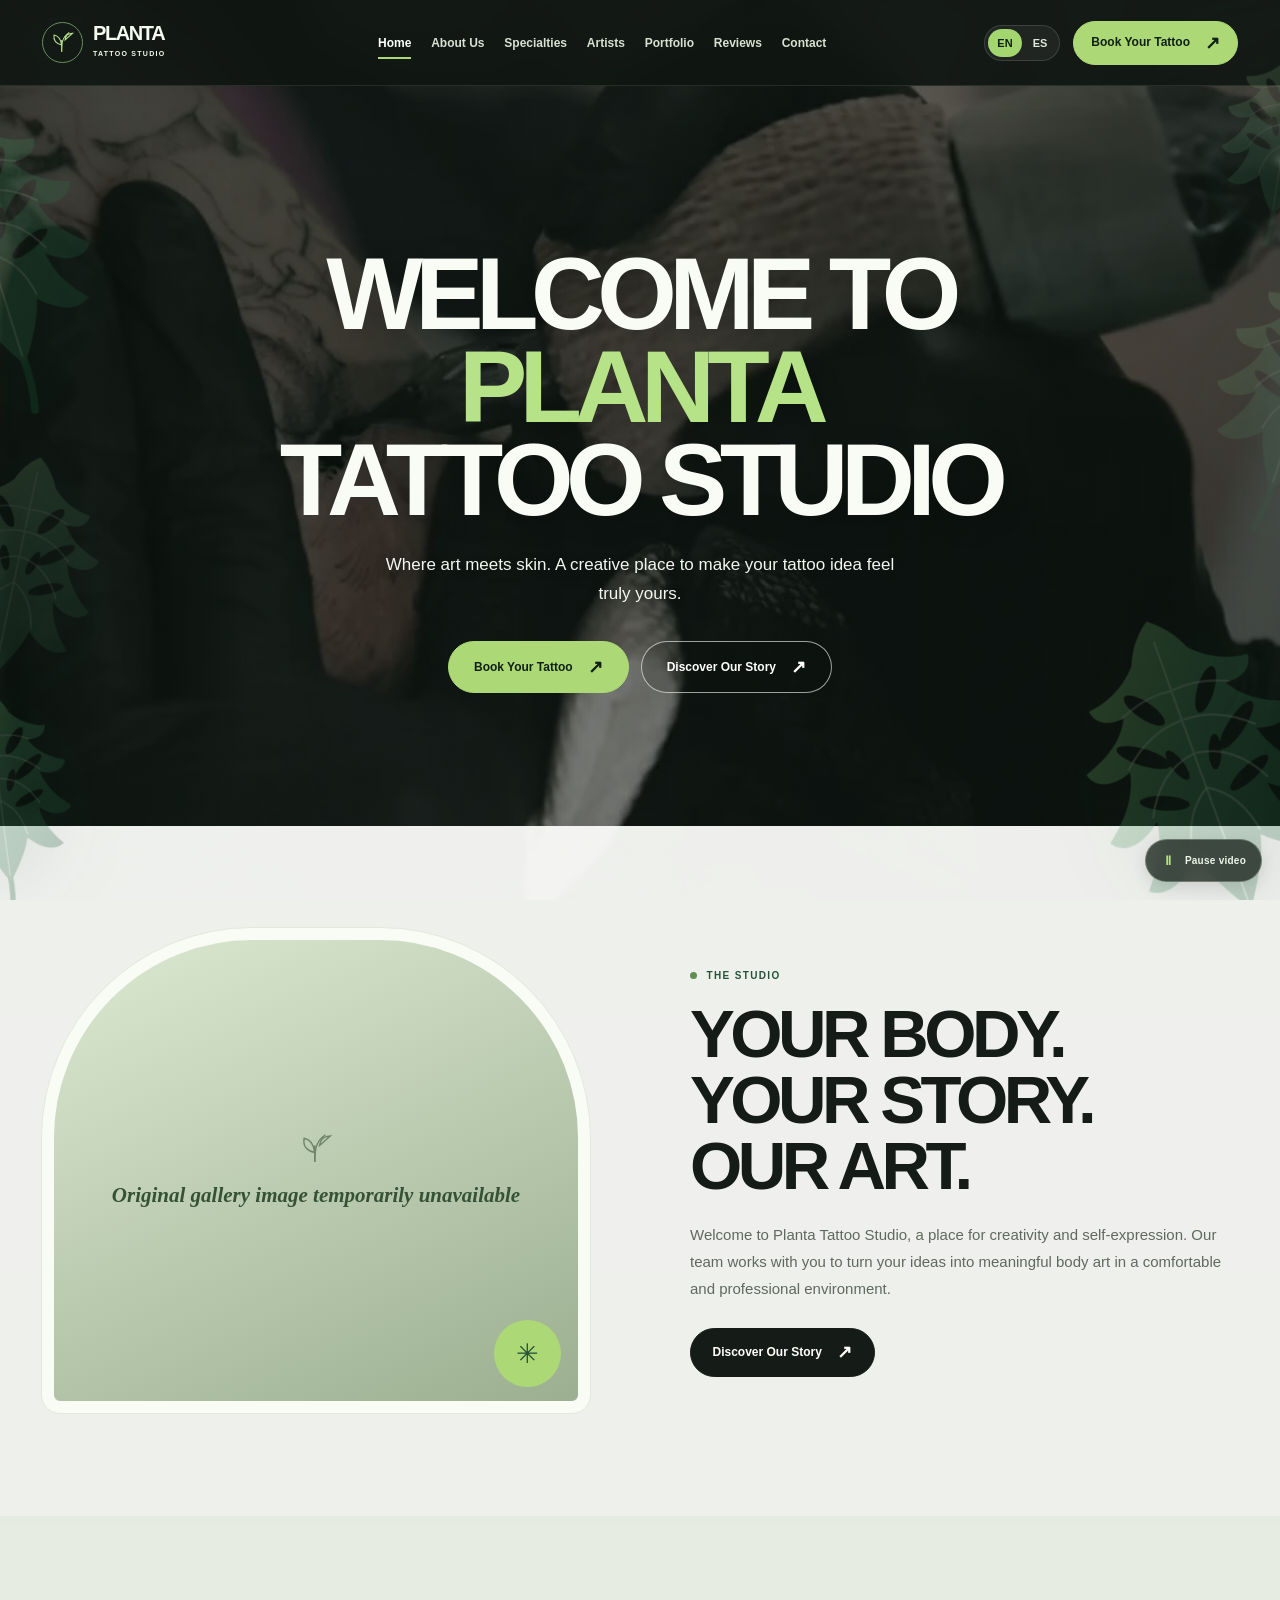
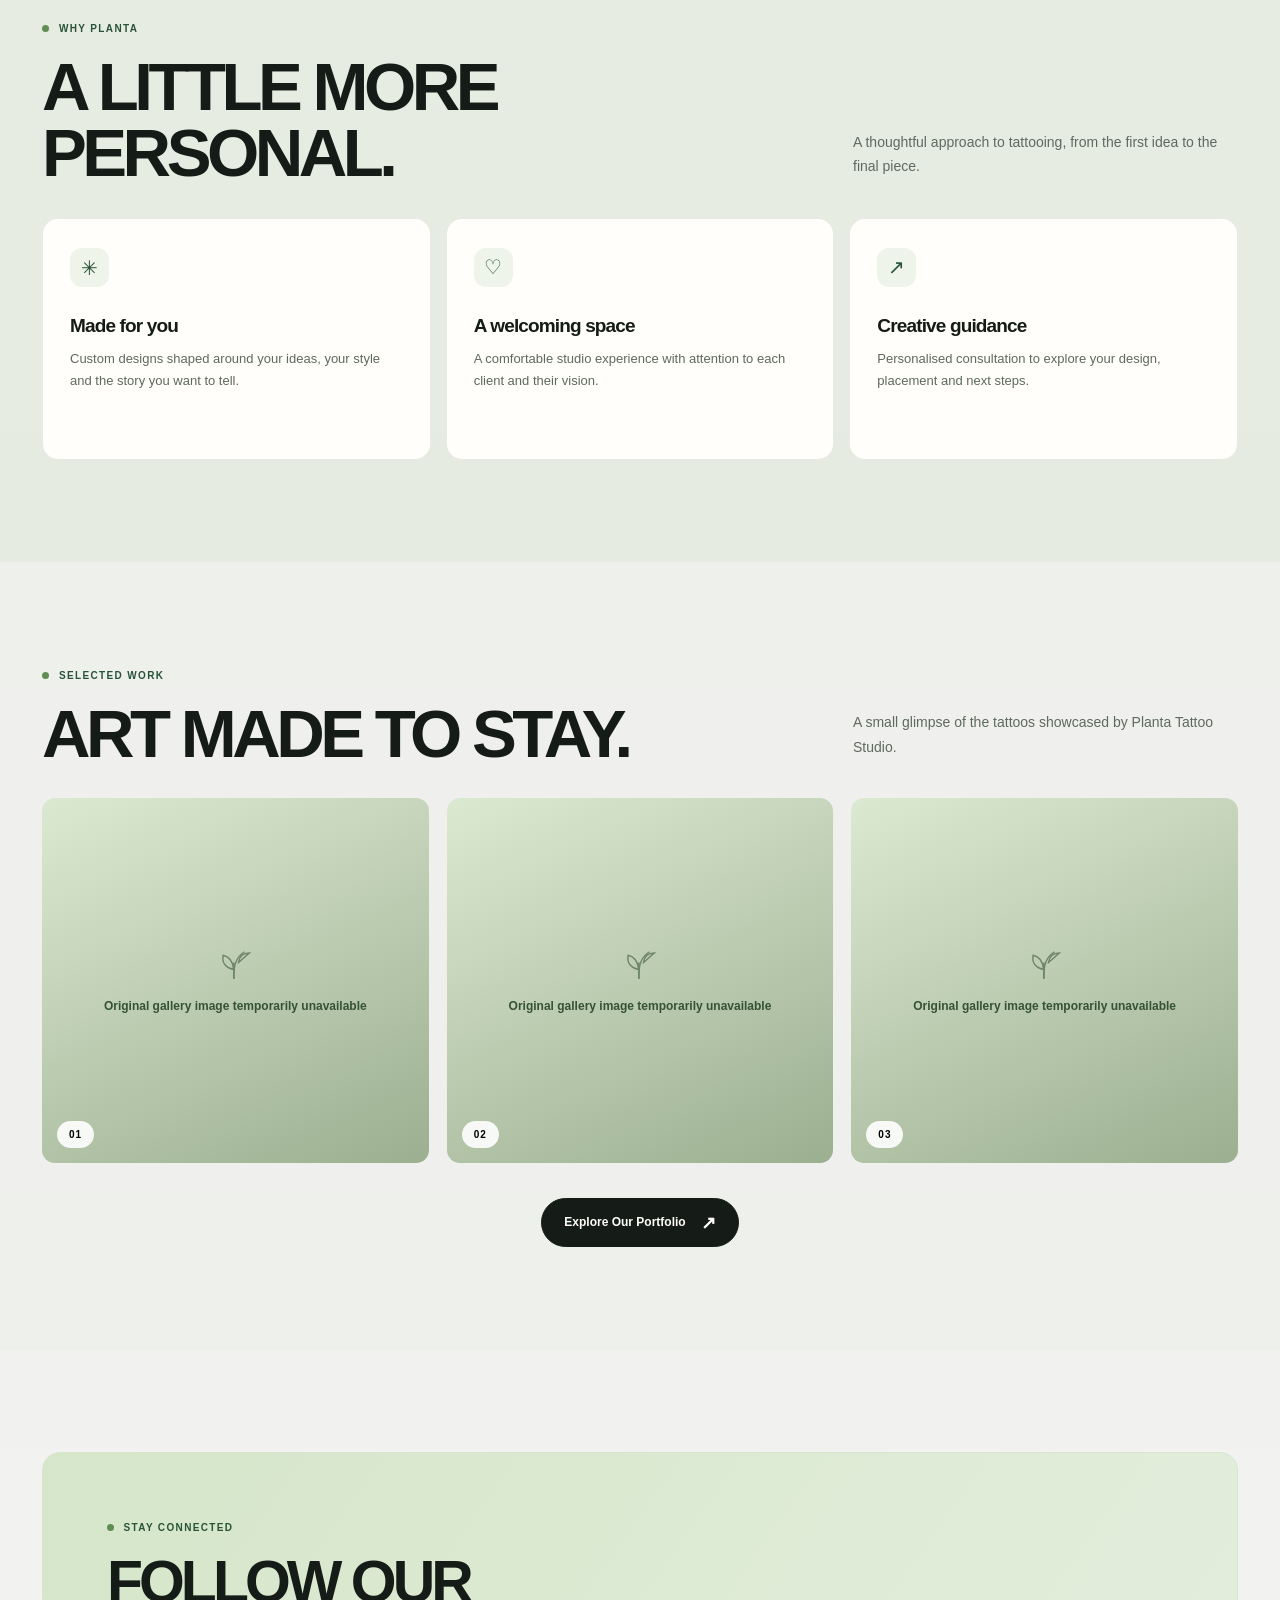
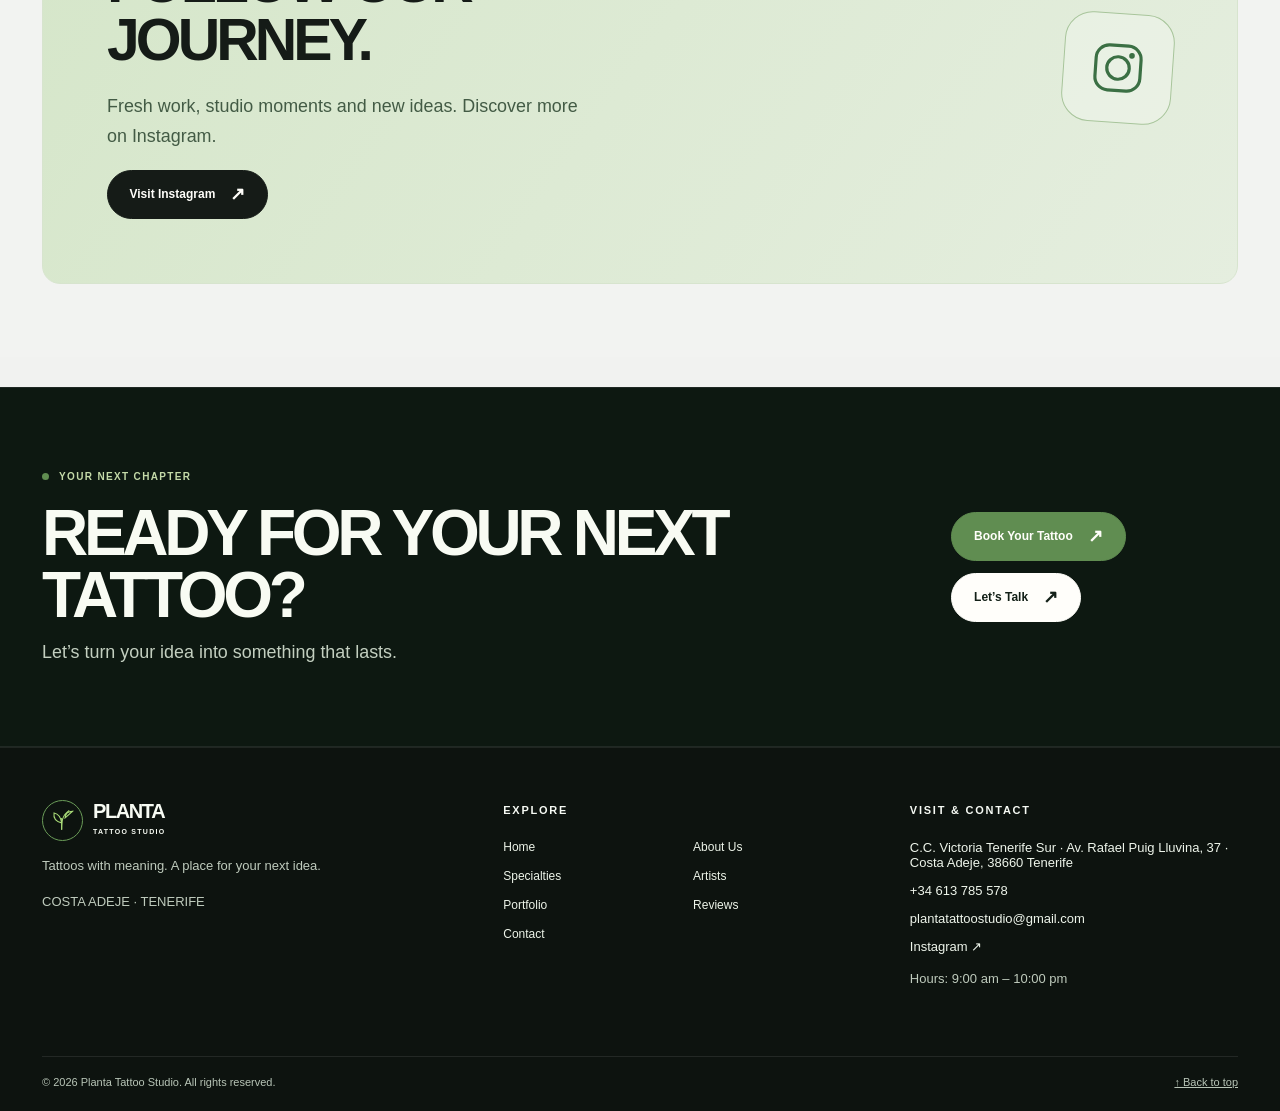
==== index.html @ 139dc5a1 "." ====
<!doctype html>
<html lang="en"><head><meta charset="UTF-8"><meta name="viewport" content="width=device-width,initial-scale=1"><meta name="theme-color" content="#111b14"><meta name="description" content="Welcome to Planta Tattoo Studio in Costa Adeje, Tenerife. Custom tattoo art, a warm atmosphere and a creative approach."><title>Home | Planta Tattoo Studio</title><meta property="og:title" content="Home | Planta Tattoo Studio"><meta property="og:description" content="Welcome to Planta Tattoo Studio in Costa Adeje, Tenerife. Custom tattoo art, a warm atmosphere and a creative approach."><link rel="preconnect" href="https://static.wixstatic.com"><link rel="stylesheet" href="assets/styles.css"><link rel="stylesheet" href="assets/video-background.css?v=motion-3"><link rel="stylesheet" href="assets/clean-refinement.css?v=motion-3"><link rel="stylesheet" href="assets/plant-effects.css?v=botanical-1"><link rel="stylesheet" href="assets/subpage-themes.css?v=themes-1"><script defer src="assets/app.js?v=motion-4"></script><script defer src="assets/plant-effects.js?v=botanical-1"></script></head><body data-page="home"><a class="skip-link" href="#main">Skip to content</a><div id="app"></div><noscript><main style="padding:2rem;font:16px Arial"><h1>Planta Tattoo Studio</h1><p>For bookings, email <a href="mailto:plantatattoostudio@gmail.com">plantatattoostudio@gmail.com</a> or call <a href="tel:+34613785578">+34 613 785 578</a>.</p></main></noscript></body></html>
---- assets/styles.css ----
/* Planta Tattoo Studio — design system evolved from the first TA2-inspired concept */
:root{--paper:#f4f6ef;--white:#fffefa;--paper-dark:#e2eadc;--lime:#9fd45e;--sage:#4f8a41;--forest:#1f4d2b;--ink:#111513;--text:#1b231d;--muted:#5b675d;--line:#cdd7c9;--shadow:0 20px 60px rgba(17,21,19,.10);--r:22px;--max:1240px;--display:Arial,'Helvetica Neue',sans-serif;--body:Inter,'Helvetica Neue',Arial,sans-serif}
*,*::before,*::after{box-sizing:border-box}html{scroll-behavior:smooth;scroll-padding-top:100px}body{margin:0;background:var(--paper);color:var(--ink);font-family:var(--body);-webkit-font-smoothing:antialiased}body.modal-open{overflow:hidden}button,input,textarea,select{font:inherit}button{cursor:pointer}a{color:inherit;text-decoration:none}img{display:block;width:100%;height:auto}svg{display:block}p,h1,h2,h3{overflow-wrap:break-word}::selection{background:var(--lime);color:var(--ink)}:focus-visible{outline:3px solid var(--forest);outline-offset:4px}.skip-link{position:fixed;top:-70px;left:12px;z-index:999;background:var(--ink);color:white;padding:13px 18px;border-radius:12px}.skip-link:focus{top:12px}
.wrap{width:min(var(--max),calc(100% - 84px));margin-inline:auto}.eyebrow{font-size:11px;font-weight:850;letter-spacing:.19em;text-transform:uppercase;color:var(--forest);display:inline-flex;align-items:center;gap:10px}.eyebrow::before{content:'';width:7px;height:7px;background:var(--sage);border-radius:50%}.display{font-family:var(--display);font-weight:900;text-transform:uppercase;font-stretch:condensed;letter-spacing:-.085em;line-height:.91;margin:18px 0 22px}.section-title{font-size:clamp(44px,6vw,78px)}.intro{font-size:clamp(15px,1.4vw,18px);line-height:1.8;color:var(--muted);max-width:660px}.muted{color:var(--muted)}.section{padding:104px 0}.section-soft{background:#e9f0e2}.section-white{background:#fffefa}.line{height:1px;background:var(--line)}.section-header{display:flex;align-items:end;justify-content:space-between;gap:30px;margin-bottom:39px}.section-header p{max-width:385px;margin:0 0 7px;line-height:1.7;color:var(--muted);font-size:14px}.section-header h2{margin-bottom:0}.subheading{font-size:clamp(25px,3vw,39px);letter-spacing:-.06em;line-height:1.09;margin:12px 0 20px}.button{display:inline-flex;align-items:center;justify-content:center;gap:15px;min-height:51px;padding:14px 22px;border-radius:80px;border:1px solid var(--ink);background:transparent;font-size:12px;line-height:1.25;font-weight:800;white-space:nowrap;transition:transform .25s,box-shadow .25s,border-color .25s,background .25s,color .25s}.button:hover{transform:translateY(-3px);box-shadow:0 10px 26px rgba(30,52,27,.13)}.button:active{transform:scale(.97)}.button svg{transition:transform .25s}.button:hover svg{transform:translate(2px,-2px)}.button-primary{background:var(--ink);border-color:var(--ink);color:var(--white)}.button-primary:hover{background:var(--forest);border-color:var(--forest)}.button-accent{background:var(--sage);border-color:var(--sage);color:var(--white)}.button-accent:hover{background:var(--ink);border-color:var(--ink)}.button-white{background:var(--white);border-color:var(--white)}.button-text{border:none;padding-inline:0}.button-text:hover{box-shadow:none;color:var(--forest)}.buttons{display:flex;flex-wrap:wrap;gap:12px;align-items:center}.arrow-symbol{font-size:18px;line-height:1}.caption{font-size:11px;letter-spacing:.14em;color:var(--muted);text-transform:uppercase}.circle-mark{display:grid;place-items:center;border:1px solid #99af8c;width:41px;height:41px;border-radius:50%;color:var(--forest);flex-shrink:0}.circle-mark svg{height:27px;width:27px}.brand{display:inline-flex;align-items:center;gap:10px;font-size:20px;line-height:.84;font-weight:900;letter-spacing:-.07em}.brand small{display:block;font-size:7px;letter-spacing:.18em;line-height:1.5;margin-top:7px}.brand-text{display:block}
/* navigation */
.site-header{height:86px;position:sticky;top:0;z-index:100;background:rgba(248,249,244,.94);backdrop-filter:blur(18px);border-bottom:1px solid rgba(17,21,19,.1);box-shadow:0 8px 30px rgba(17,21,19,.04)}.nav{height:100%;display:flex;gap:20px;align-items:center;justify-content:space-between}.nav-list{display:flex;gap:clamp(10px,1.55vw,25px);align-items:center}.nav-list a{font-size:12px;font-weight:690;position:relative;color:#314037;transition:color .2s}.nav-list a::after{content:'';position:absolute;height:2px;background:var(--forest);left:0;right:100%;bottom:-9px;transition:right .24s}.nav-list a:hover,.nav-list a[aria-current=page]{color:var(--ink)}.nav-list a:hover::after,.nav-list a[aria-current=page]::after{right:0}.nav-right{display:flex;align-items:center;gap:13px}.nav-right .button{padding:12px 17px;min-height:43px}.langs{display:flex;align-items:center;gap:2px;background:#e3eadf;border:1px solid rgba(17,21,19,.08);padding:3px;border-radius:40px}.langs button{border:0;background:transparent;color:#657162;font-size:11px;font-weight:800;padding:8px 9px;border-radius:30px;transition:background .2s,color .2s}.langs button.active,.langs button[aria-pressed=true]{background:var(--ink);color:white}.menu-toggle{display:none;background:#eaf1e5;border:1px solid var(--line);border-radius:50%;width:46px;height:46px;align-items:center;justify-content:center;color:var(--ink)}.menu-toggle span{width:18px;height:2px;background:currentColor;position:relative;display:block}.menu-toggle span::before,.menu-toggle span::after{content:'';position:absolute;width:18px;height:2px;background:currentColor;left:0}.menu-toggle span::before{top:-6px}.menu-toggle span::after{top:6px}.mobile-panel{display:none}
/* hero — preserve centered oversized first-model typography, now luminous */
.hero{position:relative;overflow:hidden;isolation:isolate;padding:28px 0 50px}.hero-frame{position:relative;border:1px solid #c9d9c5;border-radius:23px;min-height:650px;display:flex;align-items:center;justify-content:center;text-align:center;padding:70px 65px 72px;background:radial-gradient(circle at 92% 3%,rgba(137,191,98,.24) 0,transparent 30%),radial-gradient(circle at 8% 88%,rgba(97,152,79,.12) 0,transparent 30%),linear-gradient(140deg,#fbfcf7 0,#eef5e8 100%)}.hero-frame::after{content:'';position:absolute;inset:14px;border:1px solid rgba(31,77,43,.14);border-radius:15px;pointer-events:none}.hero-ornament{position:absolute;width:345px;height:345px;border-radius:50%;border:1px solid #d3dec9;right:-120px;top:-139px;box-shadow:0 0 0 50px rgba(194,217,176,.13),0 0 0 100px rgba(194,217,176,.1)}.hero-leaf{position:absolute;top:10%;left:7%;font-size:91px;font-family:Georgia,serif;font-style:italic;color:#b7cca8;transform:rotate(-19deg);opacity:.75}.hero-side{position:absolute;left:25px;top:47%;writing-mode:vertical-rl;transform:rotate(180deg);font-size:9px;letter-spacing:.25em;color:#6c8161}.hero-core{position:relative;z-index:1;max-width:1040px}.hero-tag{border:1px solid #bfd2ba;box-shadow:0 4px 20px rgba(31,77,43,.06);display:inline-flex;align-items:center;gap:9px;padding:11px 16px;border-radius:40px;background:#fffefa;font-size:9px;font-weight:850;letter-spacing:.22em;text-transform:uppercase}.hero-tag::before{content:'';height:7px;width:7px;border-radius:50%;background:var(--sage)}.hero h1{font-size:clamp(72px,9vw,132px);letter-spacing:-.093em;font-weight:900;line-height:.83;margin:36px 0 24px}.hero h1 span{display:block}.hero h1 em{font-style:normal;color:var(--forest)}.hero-summary{color:#516350;font-size:15px;line-height:1.82;max-width:510px;margin:0 auto}.hero-actions{justify-content:center;margin-top:28px}.hero-count{position:absolute;right:36px;bottom:26px;font-size:10px;letter-spacing:.19em;font-weight:800;color:#718467}.hero-scroll{position:absolute;bottom:28px;left:36px;display:flex;gap:9px;align-items:center;font-size:9px;letter-spacing:.13em;font-weight:800;color:#70826b}.hero-photo{position:absolute;width:142px;height:176px;border:7px solid var(--white);border-radius:15px;overflow:hidden;box-shadow:var(--shadow);bottom:38px;right:8%;transform:rotate(8deg);z-index:0;background:linear-gradient(135deg,#c8dabc,#708c6b)}.hero-photo img{height:100%;object-fit:cover}.hero-photo .image-fallback{font-size:11px}.ribbon{overflow:hidden;border-top:1px solid var(--line);border-bottom:1px solid var(--line);background:#dce8d1}.ribbon-in{padding:18px 0;display:flex;align-items:center;justify-content:space-between;gap:20px}.ribbon span{font-size:10px;text-transform:uppercase;letter-spacing:.16em;font-weight:850;white-space:nowrap}.ribbon i{color:var(--sage);font-size:17px;font-style:normal}
/* photography, cards */
.photo-shell{position:relative;background:linear-gradient(155deg,#dce9d2,#9caf90);overflow:hidden}.photo-shell img{width:100%;height:100%;object-fit:cover;transition:transform .55s}.photo-shell:hover img{transform:scale(1.055)}.image-fallback{position:absolute;inset:0;display:flex;flex-direction:column;align-items:center;justify-content:center;gap:12px;padding:20px;text-align:center;color:#355236;font-size:12px;font-weight:700;line-height:1.5;pointer-events:none}.image-fallback svg{width:38px;opacity:.58}.photo-shell:has(img:not([data-broken])) .image-fallback{display:none}.photo-shell:has(img[data-broken]) img{opacity:0}.photo-shell .image-fallback{z-index:0}.photo-shell img{position:relative;z-index:1}.photo-shell img[data-broken]{z-index:0}.about-sample{display:grid;grid-template-columns:1fr 1fr;gap:min(9vw,110px);align-items:center}.feature-art{height:520px;border-radius:260px 260px 22px 22px;border:12px solid #f9fbf5;outline:1px solid #d7e2cf;box-shadow:0 20px 50px #384d2610}.feature-art .image-fallback{font-family:Georgia,serif;font-size:21px;font-style:italic;padding:50px}.feature-art::after{content:'✳';position:absolute;z-index:2;bottom:14px;right:17px;display:grid;place-items:center;background:var(--lime);font-size:42px;width:100px;height:100px;border-radius:50%;color:var(--forest)}.about-sample-copy p{line-height:1.87;color:var(--muted);font-size:15px}.about-sample-copy .buttons{margin-top:26px}.benefit-grid{display:grid;grid-template-columns:repeat(3,1fr);gap:15px}.feature-card{background:var(--white);border:1px solid rgba(17,21,19,.08);border-radius:var(--r);padding:33px 30px 32px;min-height:270px;display:flex;flex-direction:column;transition:transform .3s,box-shadow .3s,border-color .3s}.feature-card:hover,.specialty-card:hover,.artist-card:hover{transform:translateY(-6px);box-shadow:var(--shadow);border-color:#adc6a1}.feature-card .icon-box{height:46px;width:46px;display:grid;place-items:center;border:1px solid var(--line);border-radius:14px;background:#f0f5eb;color:var(--forest);font-size:25px;margin-bottom:36px}.feature-card h3{font-size:20px;letter-spacing:-.045em;margin:0 0 11px}.feature-card p{margin:0;font-size:13px;line-height:1.8;color:var(--muted)}
.portfolio-preview{display:grid;grid-template-columns:repeat(3,1fr);gap:18px}.portfolio-preview .photo-shell{height:365px;border-radius:20px}.portfolio-preview .photo-shell:nth-child(2){margin-top:27px}.portfolio-preview .photo-shell:nth-child(3){margin-top:54px}.photo-index{position:absolute;z-index:5;bottom:15px;left:15px;border-radius:30px;background:rgba(255,255,255,.92);padding:8px 12px;font-size:10px;font-weight:800;letter-spacing:.1em}.photo-shell.interactive{display:block;width:100%;cursor:zoom-in;border:0;text-align:left;padding:0}.photo-shell.interactive:focus-visible{outline:3px solid var(--forest)}.portfolio-cta{text-align:center;margin-top:35px}.instagram-spot{display:grid;grid-template-columns:1.1fr .9fr;gap:40px;align-items:center;border-radius:28px;background:linear-gradient(135deg,#d3e7bf,#c5dfad);overflow:hidden;min-height:380px;padding:50px clamp(32px,7vw,83px);position:relative;border:1px solid rgba(17,21,19,.08)}.instagram-spot::after{content:'@';font-weight:900;font-size:clamp(180px,22vw,310px);color:rgba(65,107,58,.09);position:absolute;right:6%;top:0;line-height:1;pointer-events:none}.instagram-spot .display{font-size:clamp(45px,5vw,72px)}.insta-symbol{font-size:95px;line-height:1;color:var(--ink);border:2px solid rgba(17,21,19,.18);border-radius:38px;width:162px;height:162px;display:grid;place-items:center;margin-left:auto;transform:rotate(10deg);background:rgba(255,255,255,.22)}.insta-symbol svg{width:95px;height:95px}.instagram-spot .intro{color:#455b42;max-width:490px}.cta-band{background:var(--ink);color:#f8fbf3;padding:86px 0;position:relative;overflow:hidden}.cta-band::after{content:'';position:absolute;width:500px;height:500px;border:1px solid #ffffff24;border-radius:50%;right:-250px;top:-220px;box-shadow:0 0 0 85px #ffffff06,0 0 0 165px #ffffff05}.cta-content{display:flex;align-items:center;justify-content:space-between;gap:40px;position:relative;z-index:1}.cta-content .display{font-size:clamp(45px,5vw,74px);margin-bottom:10px}.cta-content .eyebrow{color:#c4daa8}.cta-content .intro{color:#c3cfc0;margin:0}
/* interior pages */
.page-banner{padding:80px 0 66px;position:relative;overflow:hidden;background:linear-gradient(135deg,#e5efdc,#f6f8f1)}.page-banner::after{content:'✳';font-size:420px;font-family:Georgia,serif;line-height:.8;color:rgba(122,159,106,.12);position:absolute;right:5%;top:-140px;pointer-events:none}.page-banner .wrap{position:relative;z-index:1}.page-banner .display{font-size:clamp(66px,9vw,122px);max-width:1000px}.page-banner .intro{margin:0}.split{display:grid;grid-template-columns:1fr 1fr;gap:8vw;align-items:center}.body-copy{font-size:15px;line-height:1.98;color:var(--muted)}.body-copy p{margin:0 0 19px}.story-feature{height:420px;border-radius:20px;position:relative}.truth-panel{border:1px dashed #8fb37e;background:#edf5e7;border-radius:20px;padding:31px}.truth-panel .tag{font-size:10px;letter-spacing:.13em;font-weight:850;text-transform:uppercase;color:var(--forest)}.truth-panel p{color:var(--muted);line-height:1.8}.values-grid{display:grid;grid-template-columns:repeat(3,1fr);gap:16px}.mini-value{padding:28px;background:white;border:1px solid rgba(17,21,19,.08);border-radius:18px}.mini-value b{display:block;font-size:18px;margin-bottom:8px}.mini-value p{font-size:13px;line-height:1.75;color:var(--muted);margin:0}
.specialty-grid{display:grid;grid-template-columns:repeat(2,1fr);gap:18px}.specialty-card{position:relative;background:var(--white);border:1px solid var(--line);border-radius:23px;overflow:hidden;transition:transform .3s,box-shadow .3s,border-color .3s}.specialty-inner{padding:36px;min-height:335px;display:flex;flex-direction:column}.specialty-number{font-size:11px;color:var(--sage);letter-spacing:.2em;font-weight:900}.specialty-icon{font-size:72px;font-family:Georgia,serif;font-style:italic;color:#9db390;line-height:1;flex:1;padding-top:31px}.specialty-card h3{font-size:30px;letter-spacing:-.05em;margin:0 0 12px}.specialty-card p{font-size:14px;line-height:1.8;color:var(--muted);margin:0 0 25px;flex:1}.specialty-card .button{align-self:flex-start}
.artist-grid{display:grid;grid-template-columns:repeat(3,1fr);gap:17px;align-items:start}.artist-card{border-radius:22px;border:1px solid var(--line);background:white;padding:14px;transition:transform .3s,box-shadow .3s,border-color .3s}.artist-image{height:230px;border-radius:14px;background:linear-gradient(135deg,#d8e5cf,#ecf2e8);display:flex;align-items:center;justify-content:center;color:#7f9b75;position:relative;overflow:hidden}.artist-image svg{height:89px;width:89px;stroke-width:1}.artist-image::after{content:attr(data-placeholder);position:absolute;bottom:19px;left:0;right:0;text-align:center;font-size:10px;letter-spacing:.15em;font-weight:750;color:#6f8d69}.artist-copy{padding:20px 11px 13px}.artist-copy h3{margin:9px 0 6px;font-size:24px;letter-spacing:-.045em}.artist-copy p{color:var(--muted);font-size:13px;line-height:1.7;min-height:42px;margin:10px 0 19px}.artist-panel{margin-top:17px;background:#eaf2e4;border-radius:15px;border:1px solid #d1e1c9;padding:22px;animation:panelIn .35s ease}.artist-panel[hidden]{display:none}.artist-panel p{font-size:13px;line-height:1.75;color:#52674f}.artist-panel .placeholder{border:1px dashed #a6bd98;border-radius:12px;padding:17px;text-align:center;color:#607b5a;font-size:12px}.artist-panel .button{margin-top:17px}.artist-card.open{grid-column:span 1;border-color:#9fbc91;box-shadow:var(--shadow)}@keyframes panelIn{from{opacity:0;transform:translateY(-10px)}to{opacity:1;transform:translateY(0)}}
.portfolio-grid{display:grid;grid-template-columns:repeat(4,1fr);gap:16px}.portfolio-grid .photo-shell{height:260px;border-radius:19px}.portfolio-grid .photo-shell:nth-child(8n+2),.portfolio-grid .photo-shell:nth-child(8n+7){height:322px}.portfolio-grid .photo-shell:nth-child(8n+3){height:293px}.load-container{margin-top:35px;text-align:center}.portfolio-grid .photo-shell[hidden]{display:none}.gallery-bar{display:flex;justify-content:space-between;align-items:center;gap:30px;margin-bottom:34px}.gallery-bar p{font-size:13px;line-height:1.75;color:var(--muted);max-width:480px}.img-fallback-label{font-family:Georgia,serif;font-style:italic;font-size:23px;color:#668661}.gallery-counter{font-size:12px;color:var(--forest);font-weight:800;white-space:nowrap}
.lightbox{position:fixed;inset:0;z-index:400;background:rgba(10,18,12,.95);color:white;display:flex;align-items:center;justify-content:center;padding:76px 85px;opacity:0;visibility:hidden;transition:opacity .25s,visibility .25s}.lightbox.open{opacity:1;visibility:visible}.lightbox-figure{max-width:min(900px,85vw);width:100%;height:100%;display:flex;flex-direction:column;align-items:center;justify-content:center;gap:20px}.lightbox-photo{max-width:100%;max-height:75vh;width:auto;height:auto;object-fit:contain;box-shadow:0 15px 55px #0006;border-radius:10px}.lightbox-fallback{min-width:300px;min-height:260px;background:#2b3b2c;display:none;place-items:center;text-align:center;padding:35px;border:1px solid #ffffff24;border-radius:15px}.lightbox-figure.broken .lightbox-photo{display:none}.lightbox-figure.broken .lightbox-fallback{display:grid}.lightbox-button{position:absolute;border:1px solid #ffffff55;color:#fff;background:#25372ba6;border-radius:50%;width:48px;height:48px;display:grid;place-items:center;font-size:27px;transition:background .2s,transform .2s}.lightbox-button:hover{background:#406048;transform:scale(1.07)}.lightbox-close{right:30px;top:26px}.lightbox-prev{left:24px;top:48%}.lightbox-next{right:24px;top:48%}.lightbox-caption{font-size:12px;letter-spacing:.16em;text-transform:uppercase;color:#d9e6d3}
.review-feature{display:grid;grid-template-columns:1fr 1fr;gap:40px;align-items:center}.testimonial-track{display:flex;gap:20px;overflow-x:auto;scroll-snap-type:x mandatory;scrollbar-width:none;padding:8px 2px 25px}.testimonial-track::-webkit-scrollbar{display:none}.review-card{scroll-snap-align:start;flex:0 0 min(490px,90%);padding:35px;border:1px solid rgba(17,21,19,.08);background:var(--white);border-radius:23px;display:flex;flex-direction:column;min-height:345px}.review-card blockquote{font-size:clamp(15px,1.6vw,19px);line-height:1.7;letter-spacing:-.015em;margin:28px 0 auto}.review-card .stars{color:var(--sage);letter-spacing:.17em;font-size:16px}.review-name{border-top:1px solid var(--line);padding-top:22px;margin-top:30px;display:flex;align-items:center;gap:13px;font-size:13px;font-weight:800}.review-name .avatar{width:40px;height:40px;background:var(--paper-dark);border-radius:50%;display:grid;place-items:center;color:var(--forest)}.review-name small{display:block;font-weight:500;color:var(--muted);margin-top:5px}.slider-controls{display:flex;gap:8px}.slider-controls button{background:transparent;border:1px solid #98af8a;border-radius:50%;height:48px;width:48px;font-size:23px;transition:background .2s,transform .2s}.slider-controls button:hover{background:var(--lime);transform:translateY(-2px)}.faq-layout{display:grid;grid-template-columns:.73fr 1.27fr;gap:70px;align-items:start}.faq-layout h2{font-size:clamp(42px,5.1vw,70px)}.faq-item{border-bottom:1px solid #d1dec9;padding:20px 0}.faq-item summary{cursor:pointer;list-style:none;display:flex;gap:16px;align-items:center;font-weight:750;font-size:15px;line-height:1.45}.faq-item summary::-webkit-details-marker{display:none}.faq-item summary::after{content:'+';margin-left:auto;font-size:24px;font-weight:400;color:var(--sage);transition:transform .2s}.faq-item[open] summary::after{transform:rotate(45deg)}.faq-item p{line-height:1.75;font-size:13px;color:var(--muted);padding-left:30px}.faq-num{font-size:11px;color:var(--sage);font-weight:850}
.contact-layout{display:grid;grid-template-columns:1fr .95fr;gap:70px}.contact-card{background:linear-gradient(135deg,#deead6,#eaf2e3);border:1px solid #c6d7c0;padding:36px;border-radius:24px}.contact-row{padding:17px 0;border-bottom:1px solid #c7dac1}.contact-row:last-child{border-bottom:0}.contact-row .eyebrow{font-size:10px}.contact-row a{display:block;line-height:1.65;margin-top:7px;font-weight:700;font-size:16px;overflow-wrap:anywhere}.contact-row a:hover{text-decoration:underline}.contact-row p{margin:8px 0 0;line-height:1.6}.contact-links{display:flex;gap:12px;flex-wrap:wrap;margin-top:28px}.map-shell{margin-top:20px;border-radius:20px;min-height:230px;border:1px solid #cbdac4;background:radial-gradient(circle at 65% 35%,#dce9d2 0,#dce9d2 14%,transparent 15%),repeating-linear-gradient(0deg,#e7efe4 0px,#e7efe4 31px,#d3e3d0 32px),repeating-linear-gradient(90deg,transparent 0px,transparent 44px,#bacdb5 45px);display:flex;align-items:center;justify-content:center;text-align:center;padding:25px;position:relative}.map-shell span{background:var(--white);padding:18px 22px;border-radius:16px;box-shadow:var(--shadow);font-size:14px;font-weight:760}.map-shell a{text-decoration:underline;text-underline-offset:3px}
/* footer */
.footer{background:#151a17;border-top:1px solid rgba(255,255,255,.08);padding:52px 0 23px;color:#edf4e9}.footer-grid{display:grid;grid-template-columns:1.15fr 1fr .9fr;gap:42px;padding-bottom:53px}.footer p{font-size:13px;color:#b8c5b7;line-height:1.8;max-width:300px}.footer h3{font-size:11px;text-transform:uppercase;letter-spacing:.16em;margin:4px 0 24px;color:#f6faf4}.footer-links{display:grid;grid-template-columns:1fr 1fr;gap:15px;font-size:12px}.footer-links a:hover,.footer-info a:hover{color:#9fd45e;text-decoration:underline}.footer-info a{display:block;margin-top:13px;font-size:13px;overflow-wrap:anywhere;color:#eef5eb}.footer-bottom{border-top:1px solid rgba(255,255,255,.1);display:flex;justify-content:space-between;gap:15px;padding-top:19px;color:#b8c5b7;font-size:11px}.footer-bottom a{text-decoration:underline}
/* reveal system: applied only when JS is ready. IntersectionObserver works at all breakpoints. */
html.has-reveal .reveal:not(.is-visible){opacity:0;transform:translate3d(0,30px,0)}.reveal{transition:opacity .75s cubic-bezier(.16,1,.3,1),transform .75s cubic-bezier(.16,1,.3,1);transition-delay:var(--delay,0ms)}.reveal.is-visible{opacity:1;transform:translate3d(0,0,0)}
@media(min-width:1101px){.hero-photo{right:6%;bottom:85px;width:132px;height:162px}.hero h1{max-width:1030px}.nav .brand{min-width:178px}}
@media(max-width:1250px){.nav-list{gap:13px}.nav-list a{font-size:11px}.brand{font-size:17px}.nav-right .button{padding-inline:12px}.wrap{width:min(var(--max),calc(100% - 60px))}}
@media(max-width:1100px){.desktop-nav,.nav-right .desktop-cta{display:none}.menu-toggle{display:flex}.site-header{height:75px}.mobile-panel{display:block;position:absolute;top:75px;left:0;right:0;background:#f6f8f2;border-bottom:1px solid rgba(17,21,19,.08);padding:13px 30px 25px;box-shadow:var(--shadow)}.mobile-panel[hidden]{display:none}.mobile-links{display:grid;grid-template-columns:1fr 1fr;gap:0 20px}.mobile-links a{display:block;padding:14px 4px;border-bottom:1px solid var(--line);font-size:14px;font-weight:750}.mobile-links a[aria-current=page]{color:var(--forest)}.mobile-panel .button{margin-top:24px}.hero-frame{min-height:620px}.hero-photo{display:none}.hero h1{font-size:clamp(68px,10vw,107px)}.ribbon-in span:nth-of-type(3),.ribbon-in span:nth-of-type(4){display:none}}
@media(max-width:820px){.wrap{width:calc(100% - 38px)}.section{padding:75px 0}.hero{padding:15px 0 27px}.hero-frame{padding:85px 25px 95px;min-height:610px}.hero h1{font-size:clamp(60px,12vw,88px);margin-top:28px}.hero-side{display:none}.hero-leaf{font-size:52px;top:5%;left:7%}.hero-scroll{left:23px}.hero-count{right:24px}.section-header{display:block}.section-header p{margin-top:20px}.about-sample,.split,.contact-layout,.faq-layout,.review-feature{grid-template-columns:1fr;gap:35px}.feature-art{height:420px;max-width:520px;margin-inline:auto;width:100%}.benefit-grid,.values-grid{grid-template-columns:1fr 1fr}.portfolio-preview{gap:10px}.portfolio-preview .photo-shell{height:265px}.portfolio-grid{grid-template-columns:repeat(3,1fr)}.portfolio-grid .photo-shell{height:240px}.artist-grid{grid-template-columns:repeat(2,1fr)}.instagram-spot{grid-template-columns:1fr;min-height:0}.insta-symbol{position:absolute;right:40px;bottom:25px;opacity:.24}.cta-content{display:block}.cta-content .buttons{margin-top:29px}.footer-grid{grid-template-columns:1fr 1fr}.footer-grid>div:first-child{grid-column:1/-1}.page-banner{padding:65px 0 55px}.page-banner .display{font-size:clamp(59px,10vw,90px)}}
@media(max-width:540px){.wrap{width:calc(100% - 30px)}.site-header{height:69px}.mobile-panel{top:69px;padding:10px 17px 20px}.nav{gap:10px}.brand{font-size:17px}.circle-mark{height:35px;width:35px}.langs button{padding:8px}.menu-toggle{width:42px;height:42px}.hero-frame{min-height:636px;padding:69px 15px 90px;border-radius:19px}.hero-frame::after{inset:8px}.hero h1{font-size:clamp(50px,15vw,73px);margin:32px 0 24px}.hero-summary{font-size:13.5px;max-width:330px}.hero-actions{flex-direction:column}.hero-actions .button{min-width:235px}.hero-tag{font-size:8px}.hero-ornament{width:250px;height:250px;right:-150px}.hero-count,.hero-scroll{font-size:9px;bottom:22px}.ribbon-in{justify-content:center}.ribbon-in span:nth-of-type(2){display:none}.section{padding:65px 0}.section-title{font-size:clamp(42px,12vw,61px)}.about-sample{gap:28px}.feature-art{height:385px;border-radius:180px 180px 15px 15px;border-width:7px}.feature-art::after{height:76px;width:76px;font-size:32px}.benefit-grid,.values-grid,.specialty-grid,.artist-grid{grid-template-columns:1fr}.feature-card{min-height:225px;padding:28px}.feature-card .icon-box{margin-bottom:21px}.portfolio-preview{grid-template-columns:1fr 1fr}.portfolio-preview .photo-shell{height:255px}.portfolio-preview .photo-shell:nth-child(2){margin-top:28px}.portfolio-preview .photo-shell:nth-child(3){display:none}.portfolio-grid{grid-template-columns:repeat(2,1fr);gap:9px}.portfolio-grid .photo-shell,.portfolio-grid .photo-shell:nth-child(8n+2),.portfolio-grid .photo-shell:nth-child(8n+3),.portfolio-grid .photo-shell:nth-child(8n+7){height:205px;border-radius:12px}.gallery-counter{display:none}.gallery-bar{margin-bottom:19px}.page-banner{padding:54px 0 49px}.page-banner .display{font-size:clamp(52px,13.5vw,79px)}.instagram-spot{padding:35px 25px;border-radius:22px}.insta-symbol{bottom:5px;right:5px;width:95px;height:95px;border-radius:20px}.insta-symbol svg{width:55px;height:55px}.contact-card{padding:23px}.contact-row a{font-size:14px}.review-card{flex-basis:89%;min-height:345px;padding:24px}.footer-grid{grid-template-columns:1fr;gap:30px}.footer-grid>div:first-child{grid-column:auto}.footer-bottom{display:block}.footer-bottom span{display:block;margin-top:9px}.lightbox{padding:75px 15px}.lightbox-button{height:43px;width:43px}.lightbox-close{top:16px;right:14px}.lightbox-prev{left:10px;top:auto;bottom:18px}.lightbox-next{right:10px;top:auto;bottom:18px}.lightbox-caption{margin-bottom:35px}.lightbox-figure{max-width:100%}}
@media(prefers-reduced-motion:reduce){*,*::before,*::after{scroll-behavior:auto!important;animation-duration:.01ms!important;transition-duration:.01ms!important;transition-delay:0ms!important}html.has-reveal .reveal:not(.is-visible){opacity:1;transform:none}}

/* Certificate image panel, populated after the client supplies real documents. */
.certificate-grid{display:grid;grid-template-columns:repeat(2,minmax(0,1fr));gap:11px;margin:18px 0}.cert-thumbnail{padding:8px;border:1px solid #b6cbaa;border-radius:12px;background:#fff;color:var(--ink);text-align:left}.cert-thumbnail img{width:100%;height:118px;object-fit:contain;background:#f4f6f2;border-radius:7px}.cert-thumbnail span{display:block;margin-top:8px;font-size:12px}.cert-thumbnail:hover{border-color:var(--forest);transform:translateY(-2px)}.certificate-large{width:auto;max-width:100%;max-height:78vh;object-fit:contain;border-radius:6px;background:white}
---- assets/video-background.css ----
/*
  Planta Tattoo — cinematic background video treatment.
  The original minimalistic layout, seven-page structure and reveal animations remain intact.
  Video is a single viewport-sized fixed layer behind the page. Light surfaces are translucent,
  so the moving imagery is visible throughout without sacrificing text legibility.
*/
html { background: #101713; }
body { background: #101713; }
.ambient-video {
  position: fixed;
  inset: 0;
  z-index: 0;
  overflow: hidden;
  pointer-events: none;
  background: #18251c url('tattoo-background-poster.webp') center / cover no-repeat;
}
.ambient-video video {
  position: absolute;
  width: 100%; height: 100%;
  inset: 0;
  object-fit: cover;
  object-position: center;
  filter: saturate(.82) contrast(1.06);
}
.ambient-video::after {
  content: '';
  position: absolute;
  inset: 0;
  background: linear-gradient(120deg, rgba(7,18,12,.66),rgba(8,20,14,.42) 50%,rgba(7,15,10,.68));
}
#app {position: relative; z-index: 1; isolation: isolate;}
/* Video playback control (independent of the translated page render) */
.video-toggle {
  position: fixed; z-index: 110;
  right: 18px; bottom: 18px;
  display: inline-flex; align-items: center; justify-content: center; gap: 10px;
  min-height: 43px; padding: 10px 15px;
  background: rgba(13,22,17,.88); color: #eef6e9;
  border: 1px solid rgba(182,222,144,.55); border-radius: 999px;
  backdrop-filter: blur(12px);
  box-shadow: 0 8px 22px rgba(0,0,0,.25);
  cursor: pointer;
  font: 700 11px/1.3 var(--body); letter-spacing: .025em;
  transition: background .22s, border-color .22s, transform .22s;
}
.video-toggle:hover {background: #223f2b; border-color: #a0d66f; transform: translateY(-2px);}
.video-toggle:active {transform: scale(.97);}
.video-toggle:focus-visible {outline-color:#c0ef98;}
.video-toggle-icon {color: #b2e17c; font-size: 13px; line-height: 1; min-width: 14px; text-align: center;}
body.modal-open ~ .video-toggle, body:has(.lightbox.open) > .video-toggle {display: none;}

/* Dark translucent navigation, always legible over moving imagery */
.site-header { background: rgba(13,20,15,.91); border-bottom-color: rgba(186,221,174,.2); box-shadow: 0 14px 30px rgba(0,0,0,.13); }
.site-header .brand {color:#f6fbf1;}
.site-header .circle-mark {color:#b6df8d; border-color:#688f5d;}
.site-header .nav-list a {color:#c9d7c7;}
.site-header .nav-list a:hover, .site-header .nav-list a[aria-current=page] {color:#fff;}
.site-header .nav-list a::after {background:#a4d66f;}
.site-header .langs {background:rgba(255,255,255,.09); border-color:rgba(255,255,255,.13);}
.site-header .langs button {color:#e0e9db;}
.site-header .langs button.active, .site-header .langs button[aria-pressed=true] {background:#a4d66f;color:#102014;}
.site-header .button-primary {background:#a4d66f;border-color:#a4d66f;color:#112016;}
.site-header .button-primary:hover {background:white;border-color:white;color:#111513;}
.site-header .menu-toggle {background:rgba(255,255,255,.08);border-color:rgba(255,255,255,.3);color:white;}
.site-header .mobile-panel {background:rgba(15,26,18,.98);border-color:rgba(255,255,255,.2);}
.site-header .mobile-links a {color:#f0f7ec;border-color:rgba(255,255,255,.14);}
.site-header .mobile-links a[aria-current=page] {color:#b5e68f;}

/* The opening hero is an unobstructed cinematic view, but preserves the approved composition. */
.hero {padding-top: 24px; padding-bottom: 46px; background: transparent;}
.hero-frame {
  background: radial-gradient(circle at 78% 9%,rgba(86,146,59,.18),transparent 30%),
              linear-gradient(100deg,rgba(9,21,13,.52),rgba(8,18,13,.16) 65%,rgba(9,20,12,.42));
  border-color: rgba(179,223,144,.4);
  box-shadow: 0 30px 100px rgba(0,0,0,.20);
}
.hero-frame::after {border-color:rgba(224,244,205,.18);}
.hero .hero-ornament {border-color:rgba(182,223,145,.45);box-shadow:0 0 0 50px rgba(165,224,111,.035),0 0 0 100px rgba(165,224,111,.025);}
.hero .hero-leaf {color:#b8e494;opacity:.42;}
.hero .hero-side, .hero .hero-count, .hero .hero-scroll {color:#d6e7cd;}
.hero .hero-tag {color:#eaf3e7; background:rgba(14,26,18,.68);border-color:rgba(178,225,144,.50); box-shadow:0 8px 25px rgba(0,0,0,.12);}
.hero .hero-tag::before {background:#b3e781;}
.hero h1 {color:#f9fcf5;text-shadow:0 5px 38px rgba(0,0,0,.28);}
.hero h1 em {color:#a8d878;}
.hero .hero-summary {color:#edf3e9;text-shadow:0 2px 12px rgba(0,0,0,.27);}
.hero .button-primary {background:#a8d878;border-color:#a8d878;color:#0e1d12;}
.hero .button-primary:hover {background:white;border-color:white;color:#0e1d12;}
.hero .button:not(.button-primary) {color:#fff;border-color:rgba(243,250,238,.83); background:rgba(10,20,14,.26);}
.hero .button:not(.button-primary):hover {background:rgba(235,247,225,.16);}
.ribbon {background:rgba(11,25,16,.88);border-color:rgba(179,222,155,.24);color:#f2f8ef;}
.ribbon i {color:#acdf7a;}

/* Every section transmits part of the video underneath it. */
.section {background:rgba(248,250,246,.86);}
.section.section-soft {background:rgba(226,239,219,.88);}
.section.section-white {background:rgba(255,254,250,.89);}
.section + .section {border-top:1px solid rgba(37,60,37,.12);}
.feature-card, .specialty-card, .review-card, .artist-card, .mini-value {
  background:rgba(255,255,252,.95);box-shadow:0 12px 40px rgba(13,31,16,.07);
}
.photo-shell {box-shadow:0 16px 44px rgba(12,30,14,.15);}
.truth-panel {background:rgba(239,247,235,.93);}
.contact-card {background:rgba(225,239,217,.95);}
.instagram-spot {background:linear-gradient(140deg,rgba(185,220,160,.96),rgba(211,236,191,.94));}
.cta-band {background:rgba(11,22,15,.76); border-top:1px solid rgba(193,230,168,.23);border-bottom:1px solid rgba(193,230,168,.18);}
.cta-band .button-white {color:#132017;}

/* Subpage hero banners also open to the video, rather than blocking it. */
.page-banner {
  background:linear-gradient(92deg,rgba(11,23,15,.55),rgba(15,33,21,.18) 70%,rgba(9,22,13,.38));
  border-bottom:1px solid rgba(185,221,155,.25);
  min-height:360px;display:flex;align-items:center;
}
.page-banner .display {color:#f8fcf5;text-shadow:0 8px 30px rgba(0,0,0,.22);}
.page-banner .intro {color:#e4efe0;}
.page-banner .eyebrow {color:#bbeb90;}
.page-banner .eyebrow::before {background:#b3e681;}
.page-banner::after {color:rgba(170,219,130,.13);}

/* Footer mirrors the darker sections; moving video remains subtly apparent. */
.footer {background:rgba(11,17,13,.91); border-top:1px solid rgba(194,222,175,.2);}
.footer .brand {color:#f7fbf3;}
.footer .circle-mark {color:#a9db78;border-color:#6a9c58;}

@media(max-width:1100px) {
 .site-header .mobile-panel {background:rgba(15,26,18,.98);}
}
@media(max-width:540px) {
 .video-toggle {right:12px;bottom:12px;min-height:43px;padding:10px 13px;}
 .hero-frame {background:linear-gradient(135deg,rgba(10,22,14,.62),rgba(11,24,16,.29));}
 .hero .hero-summary {color:#f1f7ed;}
 .page-banner {min-height:285px;}
 .section {background:rgba(248,250,246,.89);}
 .section.section-soft {background:rgba(227,239,220,.9);}
}
@media (prefers-reduced-motion: reduce) {
  .video-toggle {transition:none;}
}
---- assets/clean-refinement.css ----
/* Planta Tattoo — cleaner visual pass (October 2026)
   Preserve the approved layout, seven pages, bilingual copy, and background video.
   The video is strongest in the hero and is intentionally softened under content.
*/
:root {
  --paper: #f6f7f3;
  --paper-dark: #eaf0e6;
  --lime: #acd975;
  --sage: #608d51;
  --forest: #285338;
  --ink: #151b17;
  --muted: #5e695f;
  --line: #dce3d7;
  --shadow: 0 15px 45px rgba(12, 28, 16, .055);
  --r: 16px;
}

/* Quieter fixed video: present everywhere but not competing with the content. */
.ambient-video video {filter: saturate(.67) brightness(.82) contrast(1.025);}
.ambient-video::after {
  background: linear-gradient(115deg, rgba(8,16,12,.58),rgba(10,19,13,.39) 53%,rgba(8,15,10,.56));
}

/* Restrained header and call-to-action states. */
.site-header {
  background: rgba(15,22,17,.94);
  border-bottom: 1px solid rgba(234,247,226,.1);
  box-shadow: none;
}
.site-header .langs {background:rgba(255,255,255,.055)}
.site-header .button-primary {background:#acd975;border-color:#acd975;color:#102017}
.site-header .button-primary:hover {background:#c2e79d;border-color:#c2e79d}
.site-header .nav-list a {color:#d7e2d2}
.site-header .nav-list a::after {background:#acd975}
.button {min-height:49px;box-shadow:none;transition:transform .25s ease, background-color .25s ease, border-color .25s ease, color .25s ease, box-shadow .25s ease}
.button:hover {transform:translateY(-2px);box-shadow:0 9px 23px rgba(11,26,13,.085)}
.button:active {transform:translateY(0) scale(.98)}

/* Cleaner hero: make the footage, message and two buttons the focal point. */
.hero {padding:0 0 0;}
.hero .wrap {width:100%;max-width:none;}
.hero-frame {
  min-height:min(740px, calc(100svh - 77px));
  padding:110px 35px 115px;
  border:0;
  border-radius:0;
  box-shadow:none;
  background:linear-gradient(90deg,rgba(5,15,9,.33),rgba(8,19,13,.08) 48%,rgba(6,16,10,.32));
}
.hero-frame::after,.hero-ornament,.hero-leaf,.hero-side,.hero-count,.hero-scroll {display:none!important}
.hero-core {max-width:1000px}
.hero .hero-tag {
  padding:9px 14px;
  font-size:10px;
  letter-spacing:.12em;
  font-weight:650;
  border-color:rgba(227,246,216,.25);
  background:rgba(9,22,15,.36);
  box-shadow:none;
}
.hero h1 {
  font-size:clamp(62px,8vw,113px);
  font-weight:850;
  line-height:.91;
  letter-spacing:-.074em;
  margin:33px auto 23px;
  text-shadow:0 5px 28px rgba(0,0,0,.24);
}
.hero h1 em {color:#b6e288}
.hero .hero-summary {font-size:clamp(15px,1.55vw,17px);line-height:1.75;max-width:510px;color:#f4f7f0}
.hero-actions {margin-top:32px;gap:12px}
.hero-actions .button {min-height:52px;padding:15px 25px}
.hero .button-primary {background:#acd975;border-color:#acd975;color:#102017}
.hero .button-primary:hover {background:#c5e9a0;border-color:#c5e9a0}
.hero .button:not(.button-primary) {background:rgba(10,18,12,.15);border-color:rgba(255,255,255,.60)}
.hero .button:not(.button-primary):hover {background:rgba(255,255,255,.12)}
.ribbon {display:none}

/* Content: calmer surfaces and typography; let tattoo photography breathe. */
.section {padding:clamp(72px,8vw,104px) 0;background:rgba(249,250,247,.955)}
.section.section-soft {background:rgba(239,244,234,.965)}
.section.section-white {background:rgba(250,251,249,.965)}
.section + .section {border-top:0}
.display {letter-spacing:-.067em;line-height:.98}
.section-title {font-size:clamp(42px,5.25vw,68px)}
.eyebrow {letter-spacing:.135em;font-size:10px}
.section-header {margin-bottom:32px;gap:28px}
.section-header p {line-height:1.75}
.intro {line-height:1.72}
.about-sample {gap:min(8vw,100px)}
.about-sample-copy p {line-height:1.8}
.feature-art {height:485px;border-radius:210px 210px 18px 18px;box-shadow:none;outline-color:#e2e9dc}
.feature-art::after {width:67px;height:67px;font-size:27px;background:#acd975}
.feature-card,.specialty-card,.artist-card,.review-card,.mini-value {
  background:#fffefa;
  border:1px solid rgba(24,42,24,.095);
  border-radius:16px;
  box-shadow:none;
}
.feature-card:hover,.specialty-card:hover,.artist-card:hover {
  transform:translateY(-3px);
  border-color:#b9ceb0;
  box-shadow:0 13px 34px rgba(18,37,20,.065);
}
.feature-card {min-height:242px;padding:29px 27px}
.feature-card .icon-box {height:39px;width:39px;border:0;background:#eef4e9;border-radius:12px;font-size:20px;margin-bottom:28px}
.feature-card h3 {font-size:19px}
.feature-card p {font-size:13px;line-height:1.72}
.photo-shell {box-shadow:none}
.photo-shell img {transition:transform .45s ease}
.photo-shell:hover img {transform:scale(1.035)}
.portfolio-preview .photo-shell {border-radius:13px}
.portfolio-preview .photo-shell:nth-child(2) {margin-top:15px}
.portfolio-preview .photo-shell:nth-child(3) {margin-top:30px}
.photo-index {background:rgba(255,255,255,.9)}

/* Social CTA becomes a tasteful graphic panel without oversized @ and icon. */
.instagram-spot {
  background:linear-gradient(125deg,#d5e6c9,#e5eedf);
  border:1px solid #d7e4ce;
  border-radius:18px;
  min-height:310px;
  padding:clamp(32px,5vw,64px);
}
.instagram-spot::after {display:none}
.instagram-spot .display {font-size:clamp(42px,4.6vw,64px)}
.instagram-spot .intro {color:#435b45}
.insta-symbol {
  width:110px;height:110px;border-radius:28px;
  transform:rotate(4deg);color:#3b7044;
  border:1px solid #a8c59b;
  background:rgba(255,255,255,.23)
}
.insta-symbol svg {width:60px;height:60px}
.cta-band {background:rgba(14,25,18,.91);padding:78px 0;border-color:rgba(255,255,255,.08)}
.cta-band::after {display:none}
.cta-content .display {font-size:clamp(41px,5vw,66px)}

/* Subpage headings: clear, with less decoration. */
.page-banner {
  min-height:315px;
  padding:74px 0 69px;
  background:linear-gradient(90deg,rgba(9,20,13,.77),rgba(11,23,16,.40));
  border-bottom:0;
}
.page-banner::after {display:none}
.page-banner .display {font-size:clamp(59px,7.8vw,100px);max-width:990px}
.page-banner .intro {max-width:700px}
.truth-panel {background:#edf3e9;border-color:#bdcfb3}
.contact-card {background:#eaf1e4;border:1px solid #d1dfcb;border-radius:18px}
.map-shell {box-shadow:none}
.review-card {min-height:315px}
.review-card blockquote {margin-top:24px}
.specialty-inner {padding:32px;min-height:315px}
.specialty-icon {font-size:56px}
.artist-image {background:#e6efe1}

.footer {background:rgba(14,20,16,.965);border-color:rgba(255,255,255,.08)}
.footer p {color:#bfcbbd}
.footer-bottom {border-top-color:rgba(255,255,255,.09)}
.video-toggle {
  background:rgba(12,21,15,.72);
  border-color:rgba(209,230,197,.3);
  box-shadow:0 5px 16px rgba(0,0,0,.1);
  backdrop-filter:blur(10px);
  font-size:10px;
}
.video-toggle:hover {background:#263b2b}

@media(max-width:1100px) {
  .hero-frame {min-height:620px}
}
@media(max-width:820px) {
  .hero-frame {min-height:585px;padding:88px 24px}
  .hero h1 {font-size:clamp(58px,10vw,86px)}
  .feature-art {height:410px}
  .section {padding:72px 0}
  .insta-symbol {opacity:.23}
  .page-banner {min-height:0}
}
@media(max-width:540px) {
  .hero {padding:0}
  .hero-frame {min-height:calc(100svh - 69px);padding:75px 20px 90px;align-items:center}
  .hero h1 {font-size:clamp(48px,14vw,69px);margin:27px 0 21px}
  .hero .hero-tag {font-size:9px;padding:8px 11px}
  .hero .hero-summary {font-size:14px}
  .hero-actions {gap:10px;margin-top:25px}
  .hero-actions .button {min-height:49px}
  .section {padding:62px 0;background:rgba(249,250,247,.965)}
  .section.section-soft {background:rgba(239,244,234,.965)}
  .section-title {font-size:clamp(40px,11.5vw,58px)}
  .feature-card {min-height:0}
  .portfolio-preview .photo-shell:nth-child(2) {margin-top:12px}
  .feature-art {height:370px}
  .instagram-spot {padding:30px 25px}
  .instagram-spot .display {font-size:clamp(38px,10vw,52px)}
  .page-banner {padding:66px 0 56px}
  .page-banner .display {font-size:clamp(50px,12.5vw,73px)}
  .video-toggle {right:10px;bottom:10px;padding:9px 12px}
}
@media (prefers-reduced-motion: reduce) {
  .hero .button:hover,.feature-card:hover,.specialty-card:hover,.artist-card:hover {transform:none}
}

/* Reliable reveal layer: content is hidden only after JavaScript has opted in. */
html.has-reveal .reveal:not(.is-visible) {
  opacity: 0;
  transform: translate3d(0, 28px, 0);
  filter: blur(3px);
}
html.has-reveal .reveal.reveal-left:not(.is-visible) {transform:translate3d(-34px,0,0)}
html.has-reveal .reveal.reveal-right:not(.is-visible) {transform:translate3d(34px,0,0)}
html.has-reveal .reveal.reveal-scale:not(.is-visible) {transform:translate3d(0,22px,0) scale(.97)}
.reveal {
  --reveal-duration:740ms;
  transition:opacity var(--reveal-duration) cubic-bezier(.22,1,.36,1) var(--delay,0ms),
             transform var(--reveal-duration) cubic-bezier(.22,1,.36,1) var(--delay,0ms),
             filter var(--reveal-duration) ease-out var(--delay,0ms),
             border-color .32s ease,background-color .32s ease,box-shadow .32s ease;
  will-change:opacity,transform;
}
.reveal.is-visible {
  opacity: 1;
  transform: translate3d(0,0,0) scale(1);
  filter:none;
  will-change:auto;
}
.feature-card.reveal.is-visible:hover,.specialty-card.reveal.is-visible:hover,
.artist-card.reveal.is-visible:hover,.mini-value.reveal.is-visible:hover {
  transform:translateY(-3px);
}

/* Consistent feedback for every interactive control without changing the layout. */
.brand,.nav-list a,.mobile-links a,.footer a,.contact-row a,.map-shell a,.artist-copy a,.faq-item summary,
.langs button,.menu-toggle,.slider-controls button,.lightbox-button,
.cert-thumbnail,.photo-shell.interactive,.video-toggle {
  transition: color .24s ease, background-color .24s ease, border-color .24s ease,
              box-shadow .24s ease, opacity .24s ease, transform .24s cubic-bezier(.16,1,.3,1);
}
.menu-toggle span,.menu-toggle span::before,.menu-toggle span::after {
  transition: transform .25s cubic-bezier(.16,1,.3,1), top .25s cubic-bezier(.16,1,.3,1), opacity .2s ease;
}
.menu-toggle[aria-expanded="true"] span {background:transparent}
.menu-toggle[aria-expanded="true"] span::before {top:0;transform:rotate(45deg)}
.menu-toggle[aria-expanded="true"] span::after {top:0;transform:rotate(-45deg)}
.brand:active,.nav-list a:active,.mobile-links a:active,.footer a:active,.contact-row a:active,.map-shell a:active,.artist-copy a:active,.faq-item summary:active,
.langs button:active,.menu-toggle:active,.slider-controls button:active,.lightbox-button:active,
.cert-thumbnail:active,.photo-shell.interactive:active,.video-toggle:active,.button:active {
  transform: translateY(0) scale(.98);
}
.photo-shell.interactive:active img {transform:scale(1.015)}

@media (hover:hover) {
  .mobile-links a:hover,.footer a:hover,.contact-row a:hover,.map-shell a:hover,.artist-copy a:hover {color:var(--lime)}
  .langs button:hover {background:rgba(172,217,117,.18);color:#fff}
  .menu-toggle:hover,.slider-controls button:hover,.lightbox-button:hover {transform:translateY(-2px)}
  .cert-thumbnail:hover {box-shadow:0 9px 22px rgba(12,28,16,.09)}
  .mini-value:hover,.review-card:hover {transform:translateY(-3px);border-color:#b9ceb0;box-shadow:0 13px 34px rgba(18,37,20,.065)}
}

/* Dialogs, photographs and expandable panels enter without abrupt visual jumps. */
.lightbox .lightbox-figure {
  opacity:0;
  transform:translateY(12px) scale(.985);
  transition:opacity .3s cubic-bezier(.16,1,.3,1),transform .3s cubic-bezier(.16,1,.3,1);
}
.lightbox.open .lightbox-figure {opacity:1;transform:none}
.lightbox-photo {transition:opacity .2s ease,transform .28s cubic-bezier(.16,1,.3,1)}
.lightbox-figure.is-changing .lightbox-photo {opacity:.18;transform:scale(.985)}
.artist-panel {transform-origin:top}
.faq-item[open] > p {animation:faqAnswerIn .32s cubic-bezier(.16,1,.3,1)}
@keyframes faqAnswerIn {from{opacity:0;transform:translateY(-7px)}to{opacity:1;transform:none}}

html.video-autoplay-blocked .video-toggle {border-color:rgba(205,234,181,.68)}
html.video-load-error .video-toggle {opacity:.72}

/* Keep decorative layers from intercepting links, buttons or touch gestures. */
.ambient-video,.ambient-video video,.ambient-video::after {pointer-events:none!important}
#app {position:relative;z-index:1;pointer-events:auto}
.site-header,.mobile-panel,.video-toggle {pointer-events:auto}
.lightbox[aria-hidden="true"] {pointer-events:none!important}
.lightbox.open {pointer-events:auto}

@media (prefers-reduced-motion: reduce) {
  html.has-reveal .reveal {
    transition-duration:var(--reveal-duration),var(--reveal-duration),var(--reveal-duration),.32s,.32s,.32s!important;
    transition-delay:var(--delay,0ms),var(--delay,0ms),var(--delay,0ms),0ms,0ms,0ms!important;
  }
  .lightbox .lightbox-figure,.lightbox.open .lightbox-figure,.lightbox-photo,
  .faq-item[open] > p {animation:none;transition:none;transform:none}
}
---- assets/plant-effects.css ----
/* Decorative Monstera leaves along the viewport edges. */
.botanical-edges {
  position: fixed;
  inset: 0;
  z-index: 2;
  overflow: hidden;
  pointer-events: none;
  contain: layout paint;
}

.botanical-leaf {
  --leaf-opacity: .22;
  --leaf-size: 220px;
  --entry-x: -54px;
  --tilt: 0deg;
  --sway-duration: 8s;
  position: absolute;
  width: var(--leaf-size);
  opacity: 0;
  transform: translate3d(var(--entry-x), 18px, 0) rotate(var(--tilt)) scale(.86);
  transform-origin: 50% 88%;
  transition: opacity 1.15s cubic-bezier(.22,1,.36,1),
              transform 1.45s cubic-bezier(.22,1,.36,1);
  will-change: opacity, transform;
}

.botanical-leaf.is-active {
  opacity: var(--leaf-opacity);
  transform: translate3d(0, 0, 0) rotate(var(--tilt)) scale(1);
}

.botanical-leaf--right { --entry-x: 54px; }
.botanical-leaf__parallax {
  transform: translate3d(0, var(--parallax-y, 0px), 0);
  transition: transform .24s linear;
  will-change: transform;
}
.botanical-leaf__motion {
  transform-origin: 50% 92%;
  animation: botanical-sway var(--sway-duration) ease-in-out infinite alternate;
}
.botanical-leaf:nth-child(even) .botanical-leaf__motion {
  animation-name: botanical-sway-reverse;
}
.botanical-leaf svg {
  display: block;
  width: 100%;
  height: auto;
  overflow: visible;
  filter: drop-shadow(0 18px 24px rgba(4, 24, 13, .16));
  animation: botanical-breathe 9s ease-in-out infinite alternate;
}
.botanical-leaf .monstera-vein {
  fill: none;
  stroke: rgba(224, 246, 210, .45);
  stroke-width: 2.1;
  stroke-linecap: round;
}
.botanical-leaf .monstera-stem {
  fill: none;
  stroke: #1a5638;
  stroke-width: 8;
  stroke-linecap: round;
}
.botanical-leaf--pale { --leaf-opacity: .18; }
.botanical-leaf--pale svg {filter:drop-shadow(0 16px 22px rgba(18,52,30,.12)) saturate(.82) brightness(1.16)}
.botanical-leaf--deep { --leaf-opacity: .27; }
.botanical-leaf--deep svg {filter:drop-shadow(0 20px 28px rgba(2,24,11,.2)) saturate(1.08)}

.botanical-leaf--1 {left:-74px;top:9vh;--leaf-size:clamp(190px,16vw,278px);--tilt:-17deg;--sway-duration:8.6s}
.botanical-leaf--2 {right:-82px;top:25vh;--leaf-size:clamp(175px,14vw,244px);--tilt:19deg;--sway-duration:7.4s}
.botanical-leaf--3 {left:-88px;top:48vh;--leaf-size:clamp(155px,13vw,225px);--tilt:12deg;--sway-duration:9.2s}
.botanical-leaf--4 {right:-92px;top:66vh;--leaf-size:clamp(205px,18vw,310px);--tilt:-20deg;--sway-duration:10s}
.botanical-leaf--5 {left:-58px;top:78vh;--leaf-size:clamp(145px,11vw,200px);--tilt:-7deg;--sway-duration:7.8s}
.botanical-leaf--6 {right:-54px;top:5vh;--leaf-size:clamp(125px,10vw,180px);--tilt:9deg;--sway-duration:8.9s}

@keyframes botanical-sway {
  0% {transform:rotate(-3deg) translate3d(-2px,2px,0)}
  48% {transform:rotate(1.3deg) translate3d(3px,-3px,0)}
  100% {transform:rotate(4deg) translate3d(5px,1px,0)}
}
@keyframes botanical-sway-reverse {
  0% {transform:rotate(3.4deg) translate3d(3px,-2px,0)}
  52% {transform:rotate(-1deg) translate3d(-2px,3px,0)}
  100% {transform:rotate(-4deg) translate3d(-5px,0,0)}
}
@keyframes botanical-breathe {
  0% {transform:scale(.985) translateY(2px)}
  100% {transform:scale(1.015) translateY(-2px)}
}

@media (max-width: 1100px) {
  .botanical-leaf {--leaf-opacity:.16}
  .botanical-leaf--deep {--leaf-opacity:.2}
  .botanical-leaf--1 {left:-92px}
  .botanical-leaf--2,.botanical-leaf--4 {right:-100px}
}

@media (max-width: 720px) {
  .botanical-leaf--2,.botanical-leaf--3,.botanical-leaf--5,.botanical-leaf--6 {display:none}
  .botanical-leaf--1 {left:-80px;top:12vh;--leaf-size:165px;--leaf-opacity:.14}
  .botanical-leaf--4 {right:-86px;top:69vh;--leaf-size:185px;--leaf-opacity:.15}
  .botanical-leaf svg {filter:drop-shadow(0 12px 18px rgba(4,24,13,.12))}
}

/* The project intentionally keeps the requested botanical movement active. */
@media (prefers-reduced-motion: reduce) {
  .botanical-leaf {
    transition-duration:1.15s,1.45s!important;
  }
  .botanical-leaf__parallax {transition-duration:.24s!important}
  .botanical-leaf__motion {animation-duration:var(--sway-duration)!important}
  .botanical-leaf svg {animation-duration:9s!important}
}

@media print {
  .botanical-edges {display:none!important}
}
---- assets/subpage-themes.css ----
/* Individual art direction for each interior page. */
html.static-page,
body.static-page {background:#f4f0e7}

/* Light navigation used by the editorial interior pages. */
body[data-page="about"] .site-header,
body[data-page="artists"] .site-header,
body[data-page="reviews"] .site-header {
  background:rgba(249,245,237,.94);
  border-bottom-color:rgba(31,54,37,.12);
  box-shadow:0 8px 30px rgba(31,46,35,.045);
}
body[data-page="about"] .site-header .brand,
body[data-page="artists"] .site-header .brand,
body[data-page="reviews"] .site-header .brand,
body[data-page="about"] .site-header .nav-list a,
body[data-page="artists"] .site-header .nav-list a,
body[data-page="reviews"] .site-header .nav-list a {color:#183124}
body[data-page="about"] .site-header .circle-mark,
body[data-page="artists"] .site-header .circle-mark,
body[data-page="reviews"] .site-header .circle-mark {color:#2f6843;border-color:#86a47d}
body[data-page="about"] .site-header .langs,
body[data-page="artists"] .site-header .langs,
body[data-page="reviews"] .site-header .langs {background:#e6e8dc;border-color:#d4d8cb}
body[data-page="about"] .site-header .langs button,
body[data-page="artists"] .site-header .langs button,
body[data-page="reviews"] .site-header .langs button {color:#506052}
body[data-page="about"] .site-header .langs button.active,
body[data-page="artists"] .site-header .langs button.active,
body[data-page="reviews"] .site-header .langs button.active {background:#183124;color:#fff}

/* ABOUT — quiet editorial layout with asymmetric storytelling. */
body[data-page="about"] {background:#f3ecdf}
body[data-page="about"] .page-banner {
  min-height:620px;
  padding:108px 0 80px;
  display:flex;
  align-items:flex-end;
  background:
    radial-gradient(circle at 87% 16%,rgba(132,174,112,.34) 0 10%,transparent 10.2%),
    radial-gradient(circle at 87% 16%,transparent 0 17%,rgba(57,102,70,.14) 17.2% 17.7%,transparent 18%),
    linear-gradient(118deg,#eee3d2 0 58%,#dce7d3 58% 100%);
  color:#173123;
}
body[data-page="about"] .page-banner::before {
  content:'01  /  THE STUDIO';
  position:absolute;
  top:58px;
  left:max(42px,calc((100vw - 1240px)/2));
  font-size:10px;
  font-weight:900;
  letter-spacing:.25em;
  color:#50745a;
}
body[data-page="about"] .page-banner::after {
  content:'A';
  right:4%;
  top:-70px;
  color:rgba(39,83,53,.07);
  font:900 620px/.82 Georgia,serif;
}
body[data-page="about"] .page-banner .wrap {
  display:grid;
  grid-template-columns:.72fr 1.28fr;
  gap:28px 70px;
  align-items:end;
}
body[data-page="about"] .page-banner .eyebrow {grid-column:1;align-self:start}
body[data-page="about"] .page-banner .display {
  grid-column:1/-1;
  max-width:1080px;
  margin:8px 0 0;
  font-size:clamp(80px,11vw,150px);
  letter-spacing:-.1em;
  color:#173123;
}
body[data-page="about"] .page-banner .intro {
  grid-column:2;
  margin-left:auto;
  max-width:540px;
  color:#485b4c;
}
body[data-page="about"] main>.section {background:#f8f3e9}
body[data-page="about"] main>.section.section-soft {background:#dce7d3}
body[data-page="about"] .split {grid-template-columns:1.22fr .78fr;align-items:start}
body[data-page="about"] .split>div:first-child {padding:45px 0 20px}
body[data-page="about"] .story-feature {
  min-height:540px;
  border:0;
  border-radius:240px 240px 24px 24px;
  background:linear-gradient(165deg,#9fbd90,#3e714d);
  box-shadow:22px 24px 0 #d8c9b4;
}
body[data-page="about"] .values-grid {gap:0;border-top:1px solid #9daf95}
body[data-page="about"] .mini-value {
  border:0;
  border-right:1px solid #9daf95;
  border-radius:0;
  padding:38px 34px;
  background:transparent;
}
body[data-page="about"] .mini-value:last-child {border-right:0}
body[data-page="about"] .truth-panel {background:#f0e7da;border-style:solid;border-color:#cdbda8}

/* SPECIALTIES — bold numbered collection. */
body[data-page="specialties"] {background:#dbe7d0}
body[data-page="specialties"] .page-banner {
  min-height:560px;
  padding:105px 0 82px;
  display:flex;
  align-items:center;
  background:
    linear-gradient(90deg,rgba(11,27,18,.96),rgba(18,54,34,.91)),
    radial-gradient(circle at 80% 35%,#6a9b53,transparent 42%);
  color:#f7f2e8;
}
body[data-page="specialties"] .page-banner::before {
  content:'FOUR WAYS TO CREATE';
  position:absolute;
  left:max(42px,calc((100vw - 1240px)/2));
  bottom:44px;
  font-size:10px;
  font-weight:900;
  letter-spacing:.28em;
  color:#a8d878;
}
body[data-page="specialties"] .page-banner::after {
  content:'04';
  right:2%;
  top:-65px;
  color:transparent;
  -webkit-text-stroke:2px rgba(169,220,116,.2);
  font:900 440px/.9 Arial,sans-serif;
}
body[data-page="specialties"] .page-banner .wrap {display:grid;grid-template-columns:1.2fr .8fr;gap:70px;align-items:end}
body[data-page="specialties"] .page-banner .eyebrow {grid-column:1;color:#b7e886}
body[data-page="specialties"] .page-banner .display {grid-column:1;font-size:clamp(72px,9vw,126px);margin-bottom:0}
body[data-page="specialties"] .page-banner .intro {grid-column:2;grid-row:1/3;color:#c8d8c7;margin-bottom:13px}
body[data-page="specialties"] main>.section {background:#dbe7d0}
body[data-page="specialties"] .specialty-grid {gap:22px}
body[data-page="specialties"] .specialty-card {border:0;box-shadow:0 18px 45px rgba(20,42,25,.08)}
body[data-page="specialties"] .specialty-card:nth-child(1) {background:#fbf5e9;border-radius:120px 24px 24px 24px}
body[data-page="specialties"] .specialty-card:nth-child(2) {background:#a9d96f;border-radius:24px 120px 24px 24px}
body[data-page="specialties"] .specialty-card:nth-child(3) {background:#163525;color:#f7f4e9;border-radius:24px 24px 24px 120px}
body[data-page="specialties"] .specialty-card:nth-child(4) {background:#ead3c3;border-radius:24px 24px 120px 24px}
body[data-page="specialties"] .specialty-card:nth-child(3) p,
body[data-page="specialties"] .specialty-card:nth-child(3) .specialty-number {color:#c7d8c3}
body[data-page="specialties"] .specialty-card:nth-child(3) .specialty-icon {color:#a8d878}
body[data-page="specialties"] .specialty-card:nth-child(3) .button {border-color:#d6e7d0;color:#fff}
body[data-page="specialties"] .specialty-inner {min-height:390px;padding:45px}
body[data-page="specialties"] .specialty-icon {font-size:88px}

/* ARTISTS — warm magazine-style profile composition. */
body[data-page="artists"] {background:#f2e7dc}
body[data-page="artists"] .page-banner {
  min-height:590px;
  padding:105px 0 88px;
  display:flex;
  align-items:center;
  background:
    radial-gradient(circle at 13% 22%,rgba(132,178,108,.38) 0 12%,transparent 12.2%),
    linear-gradient(132deg,#ead6c5 0 66%,#bfd4af 66% 100%);
  color:#182d21;
}
body[data-page="artists"] .page-banner::before {
  content:'THE PEOPLE BEHIND THE WORK';
  position:absolute;
  right:7%;
  bottom:55px;
  writing-mode:vertical-rl;
  font-size:9px;
  font-weight:900;
  letter-spacing:.24em;
  color:#496b50;
}
body[data-page="artists"] .page-banner::after {
  content:'MEET';
  left:-25px;
  right:auto;
  top:42px;
  color:rgba(61,99,65,.075);
  font:900 245px/.85 Arial,sans-serif;
  letter-spacing:-.09em;
}
body[data-page="artists"] .page-banner .wrap {display:grid;grid-template-columns:.92fr 1.08fr;gap:75px;align-items:end}
body[data-page="artists"] .page-banner .eyebrow {grid-column:1}
body[data-page="artists"] .page-banner .display {grid-column:1/-1;font-size:clamp(76px,10vw,136px);margin:5px 0;color:#182d21}
body[data-page="artists"] .page-banner .intro {grid-column:2;justify-self:end;color:#526154}
body[data-page="artists"] main>.section {background:#f7f1e9}
body[data-page="artists"] .artist-grid {grid-template-columns:repeat(12,1fr);gap:25px;align-items:start}
body[data-page="artists"] .artist-card {border:0;border-radius:28px;padding:16px;box-shadow:0 18px 50px rgba(74,55,40,.08)}
body[data-page="artists"] .artist-card:nth-child(3n+1) {grid-column:span 7;background:#e0ead8}
body[data-page="artists"] .artist-card:nth-child(3n+2) {grid-column:span 5;margin-top:88px;background:#f0d8c5}
body[data-page="artists"] .artist-card:nth-child(3n) {grid-column:3/span 8;background:#fffdf8}
body[data-page="artists"] .artist-card:nth-child(3n+1) .artist-image {height:410px}
body[data-page="artists"] .artist-card:nth-child(3n+2) .artist-image {height:330px}
body[data-page="artists"] .artist-card:nth-child(3n) .artist-image {height:370px}
body[data-page="artists"] .artist-image {border-radius:20px}
body[data-page="artists"] .artist-copy {padding:28px 18px 17px}
body[data-page="artists"] .artist-copy h3 {font-size:clamp(30px,4vw,52px)}
body[data-page="artists"] .truth-panel {grid-column:1/-1;background:#e7dccf;border-color:#bda995}

/* PORTFOLIO — full cinematic video hero and dark gallery room. */
body[data-page="portfolio"] .page-banner {
  min-height:calc(100svh - 86px);
  padding:100px 0 78px;
  display:flex;
  align-items:center;
  text-align:center;
  background:linear-gradient(180deg,rgba(5,17,10,.22),rgba(5,17,10,.64));
}
body[data-page="portfolio"] .page-banner::after {
  content:'PORTFOLIO';
  left:50%;
  right:auto;
  top:51%;
  transform:translate(-50%,-50%);
  color:transparent;
  -webkit-text-stroke:1px rgba(199,230,174,.17);
  font:900 clamp(110px,18vw,280px)/.8 Arial,sans-serif;
  letter-spacing:-.09em;
  white-space:nowrap;
}
body[data-page="portfolio"] .page-banner .wrap {display:flex;flex-direction:column;align-items:center}
body[data-page="portfolio"] .page-banner .eyebrow {color:#c4ee99}
body[data-page="portfolio"] .page-banner .display {font-size:clamp(82px,12vw,170px);color:#fff;margin:24px auto}
body[data-page="portfolio"] .page-banner .intro {color:#e0ebdc;margin-inline:auto}
body[data-page="portfolio"] main>.section {background:#101713;color:#f5f7f1}
body[data-page="portfolio"] .gallery-bar p {color:#b8c7b5}
body[data-page="portfolio"] .gallery-counter {color:#a8d878}
body[data-page="portfolio"] .portfolio-grid {gap:11px}
body[data-page="portfolio"] .portfolio-grid .photo-shell {border-radius:5px}
body[data-page="portfolio"] .load-container .button {border-color:#dbe7d7;color:#fff}
body[data-page="portfolio"] .cta-band {background:#a8d878;color:#122317}
body[data-page="portfolio"] .cta-band .eyebrow,
body[data-page="portfolio"] .cta-band .intro {color:#28462e}
body[data-page="portfolio"] .cta-band .button-accent {background:#14281a;border-color:#14281a}

/* REVIEWS — testimonial journal with a giant quotation mark. */
body[data-page="reviews"] {background:#efefcb}
body[data-page="reviews"] .page-banner {
  min-height:570px;
  padding:104px 0 80px;
  display:flex;
  align-items:center;
  background:linear-gradient(124deg,#e4e5b5 0 62%,#cdddbf 62% 100%);
  color:#182d21;
}
body[data-page="reviews"] .page-banner::before {
  content:'“';
  position:absolute;
  right:8%;
  top:-82px;
  color:rgba(42,83,51,.16);
  font:400 530px/1 Georgia,serif;
}
body[data-page="reviews"] .page-banner::after {content:'CLIENT NOTES';font:900 12px/1 Arial,sans-serif;letter-spacing:.28em;right:8%;top:auto;bottom:58px;color:#52705a}
body[data-page="reviews"] .page-banner .wrap {display:grid;grid-template-columns:1.05fr .95fr;gap:70px;align-items:end}
body[data-page="reviews"] .page-banner .eyebrow {grid-column:1}
body[data-page="reviews"] .page-banner .display {grid-column:1;font-size:clamp(72px,9vw,126px);margin-bottom:0;color:#182d21}
body[data-page="reviews"] .page-banner .intro {grid-column:2;grid-row:1/3;color:#506052;margin-bottom:13px}
body[data-page="reviews"] main>.section {background:#efefcb}
body[data-page="reviews"] main>.section.section-soft {background:#fbf7ee}
body[data-page="reviews"] .review-card {border:0;border-radius:8px;box-shadow:0 16px 38px rgba(67,70,40,.09)}
body[data-page="reviews"] .review-card:nth-child(3n+1) {background:#fffaf0;transform:rotate(-1deg)}
body[data-page="reviews"] .review-card:nth-child(3n+2) {background:#dbe8d0;transform:rotate(1deg)}
body[data-page="reviews"] .review-card:nth-child(3n) {background:#ead9ca;transform:rotate(-.6deg)}
body[data-page="reviews"] .review-card blockquote {font-family:Georgia,serif;font-size:clamp(18px,2vw,25px)}
body[data-page="reviews"] .slider-controls button {background:#183124;color:#fff;border-color:#183124}
body[data-page="reviews"] .faq-item {border-bottom-color:#cabfae}

/* CONTACT — immersive dark information desk. */
body[data-page="contact"] {background:#10261a}
body[data-page="contact"] .page-banner {
  min-height:530px;
  padding:100px 0 72px;
  display:flex;
  align-items:center;
  background:
    radial-gradient(circle at 86% 48%,rgba(171,220,115,.94) 0 15%,transparent 15.2%),
    radial-gradient(circle at 86% 48%,transparent 0 23%,rgba(171,220,115,.17) 23.2% 23.7%,transparent 24%),
    #10261a;
  color:#f5f4e9;
}
body[data-page="contact"] .page-banner::before {
  content:'TENERIFE  /  28.0916° N';
  position:absolute;
  right:6%;
  bottom:48px;
  color:#a9d878;
  font-size:9px;
  font-weight:900;
  letter-spacing:.23em;
}
body[data-page="contact"] .page-banner::after {content:'↗';font:300 190px/1 Arial,sans-serif;right:8.7%;top:30%;color:#173222}
body[data-page="contact"] .page-banner .display {font-size:clamp(70px,8.5vw,118px);max-width:880px;color:#fff}
body[data-page="contact"] .page-banner .eyebrow {color:#b6e787}
body[data-page="contact"] .page-banner .intro {color:#c5d3c4}
body[data-page="contact"] main>.section {background:#10261a;color:#f5f4e9}
body[data-page="contact"] main>.section.section-soft {background:#eee4d7;color:#17291e}
body[data-page="contact"] .contact-layout {grid-template-columns:.86fr 1.14fr;align-items:start}
body[data-page="contact"] .contact-layout .intro {color:#b9c9b8}
body[data-page="contact"] .contact-layout .button-primary {background:#a8d878;border-color:#a8d878;color:#122317}
body[data-page="contact"] .contact-layout .button:not(.button-primary) {border-color:#dce8d7;color:#fff}
body[data-page="contact"] .map-shell {border:0;background:repeating-linear-gradient(45deg,#1c3827 0 18px,#22452f 18px 36px)}
body[data-page="contact"] .map-shell>span {color:#173523;background:#fffefa}
body[data-page="contact"] .map-shell a {color:#2f6b3c}
body[data-page="contact"] .map-shell a:hover,
body[data-page="contact"] .map-shell a:focus-visible {color:#173523}
body[data-page="contact"] .contact-card {background:#a8d878;color:#122317;border:0;border-radius:46px 12px 46px 12px;padding:48px}
body[data-page="contact"] .contact-row {border-bottom-color:rgba(18,35,23,.22)}
body[data-page="contact"] .contact-row .eyebrow {color:#23452d}
body[data-page="contact"] .contact-row .eyebrow::before {background:#173523}
body[data-page="contact"] .section-soft .instagram-spot {background:#173523;color:#fff}
body[data-page="contact"] .section-soft .instagram-spot .eyebrow {color:#b7e886}
body[data-page="contact"] .cta-band {background:#ead5c4;color:#14251a}
body[data-page="contact"] .cta-band .eyebrow,
body[data-page="contact"] .cta-band .intro {color:#46584b}

@media (max-width: 900px) {
  body[data-page] .page-banner .wrap {display:block}
  body[data-page] .page-banner .intro {margin-top:24px}
  body[data-page="about"] .page-banner,
  body[data-page="artists"] .page-banner,
  body[data-page="reviews"] .page-banner {min-height:520px}
  body[data-page="specialties"] .page-banner,
  body[data-page="contact"] .page-banner {min-height:500px}
  body[data-page="artists"] .artist-grid {grid-template-columns:1fr 1fr}
  body[data-page="artists"] .artist-card:nth-child(n) {grid-column:auto;margin-top:0}
  body[data-page="artists"] .artist-card:nth-child(3n) {grid-column:1/-1}
  body[data-page="contact"] .contact-layout {grid-template-columns:1fr}
}

@media (max-width: 620px) {
  body[data-page] .page-banner {padding:78px 0 58px;min-height:430px}
  body[data-page] .page-banner .display {font-size:clamp(58px,19vw,88px)}
  body[data-page="about"] .page-banner::before,
  body[data-page="specialties"] .page-banner::before,
  body[data-page="artists"] .page-banner::before,
  body[data-page="reviews"] .page-banner::after,
  body[data-page="contact"] .page-banner::before {display:none}
  body[data-page="about"] .page-banner::after {font-size:390px;right:-20%}
  body[data-page="specialties"] .page-banner::after {font-size:280px;right:-8%}
  body[data-page="artists"] .page-banner::after {font-size:145px;top:30px}
  body[data-page="reviews"] .page-banner::before {font-size:360px;right:-8%}
  body[data-page="contact"] .page-banner::after {font-size:110px;right:8%;top:13%}
  body[data-page="about"] .split {grid-template-columns:1fr}
  body[data-page="about"] .story-feature {min-height:390px;box-shadow:12px 14px 0 #d8c9b4}
  body[data-page="about"] .values-grid {grid-template-columns:1fr}
  body[data-page="about"] .mini-value {border-right:0;border-bottom:1px solid #9daf95}
  body[data-page="specialties"] .specialty-grid {grid-template-columns:1fr}
  body[data-page="specialties"] .specialty-card:nth-child(n) {border-radius:56px 18px 18px 18px}
  body[data-page="specialties"] .specialty-inner {min-height:340px;padding:34px}
  body[data-page="artists"] .artist-grid {grid-template-columns:1fr}
  body[data-page="artists"] .artist-card:nth-child(n) {grid-column:auto}
  body[data-page="artists"] .artist-card:nth-child(n) .artist-image {height:320px}
  body[data-page="portfolio"] .page-banner {min-height:76svh}
  body[data-page="portfolio"] .page-banner::after {font-size:105px}
  body[data-page="reviews"] .review-card:nth-child(n) {transform:none}
  body[data-page="contact"] .contact-card {padding:31px;border-radius:32px 10px 32px 10px}
}
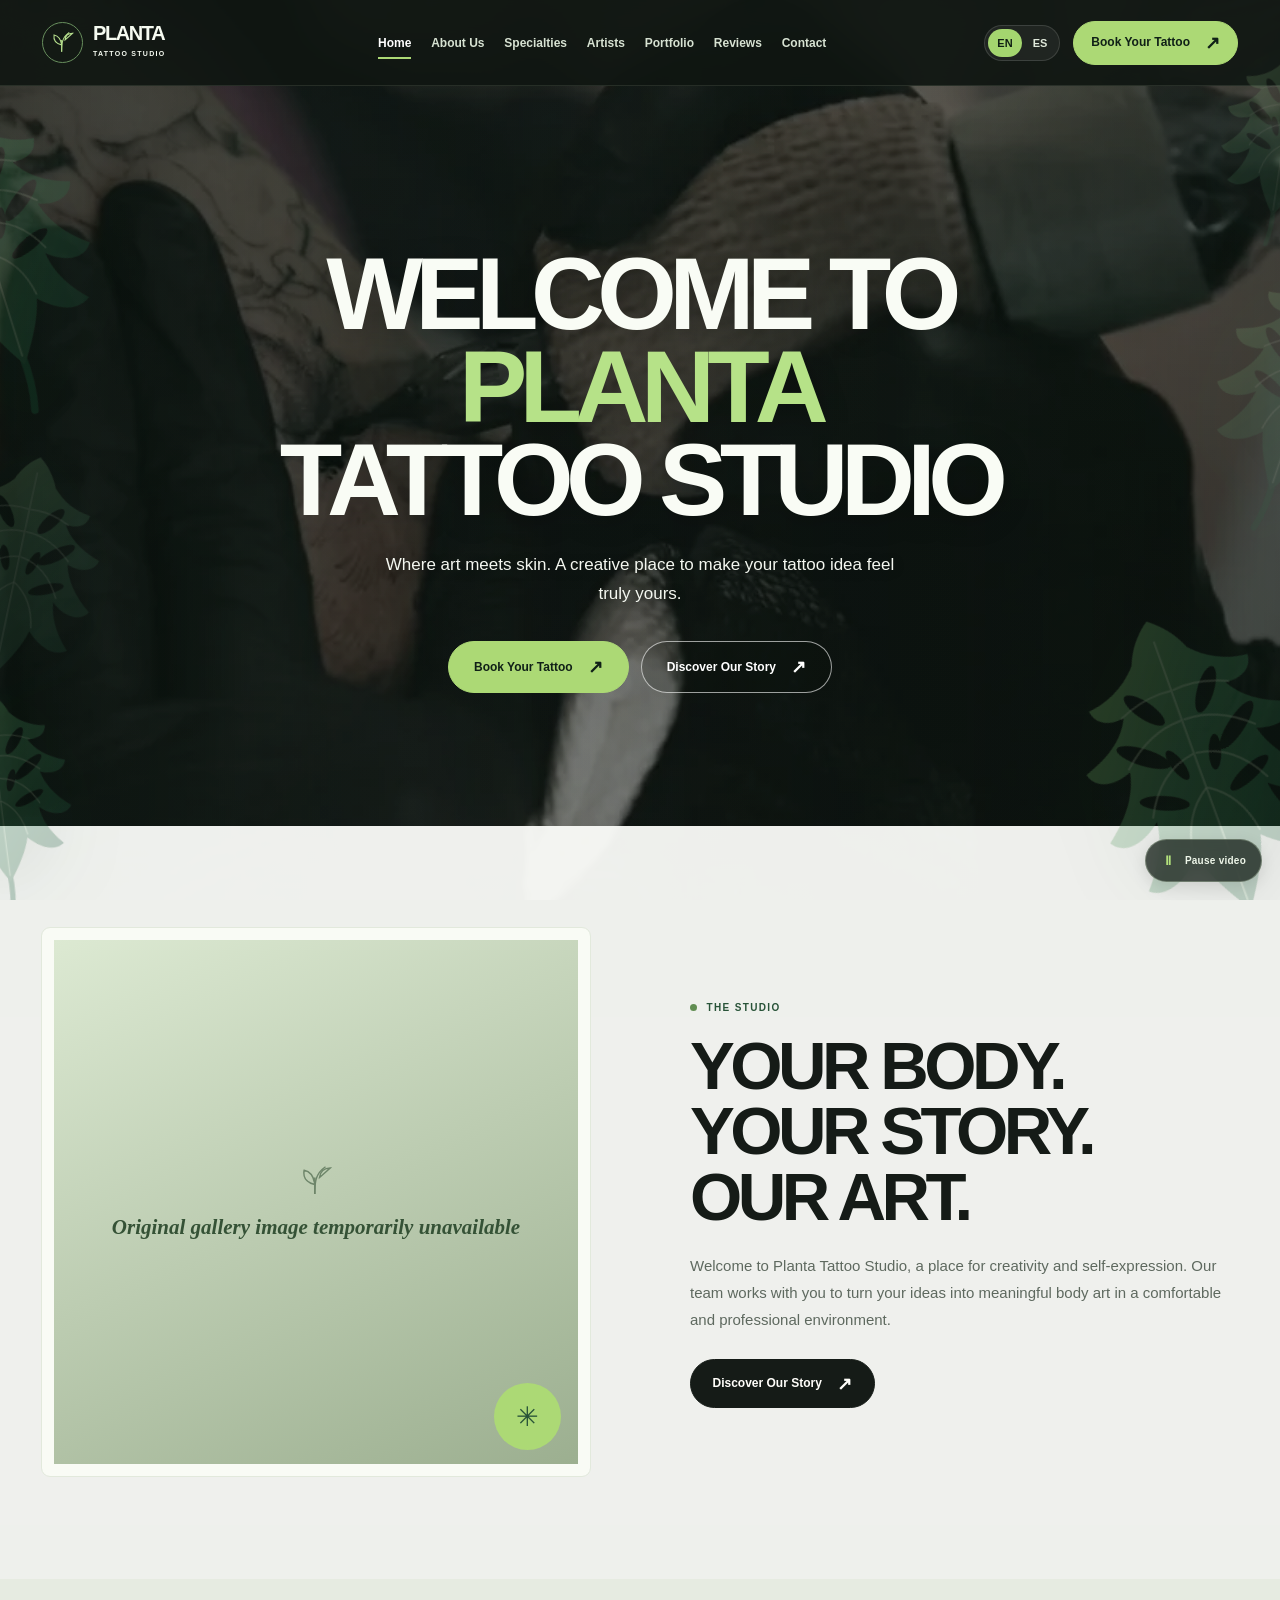
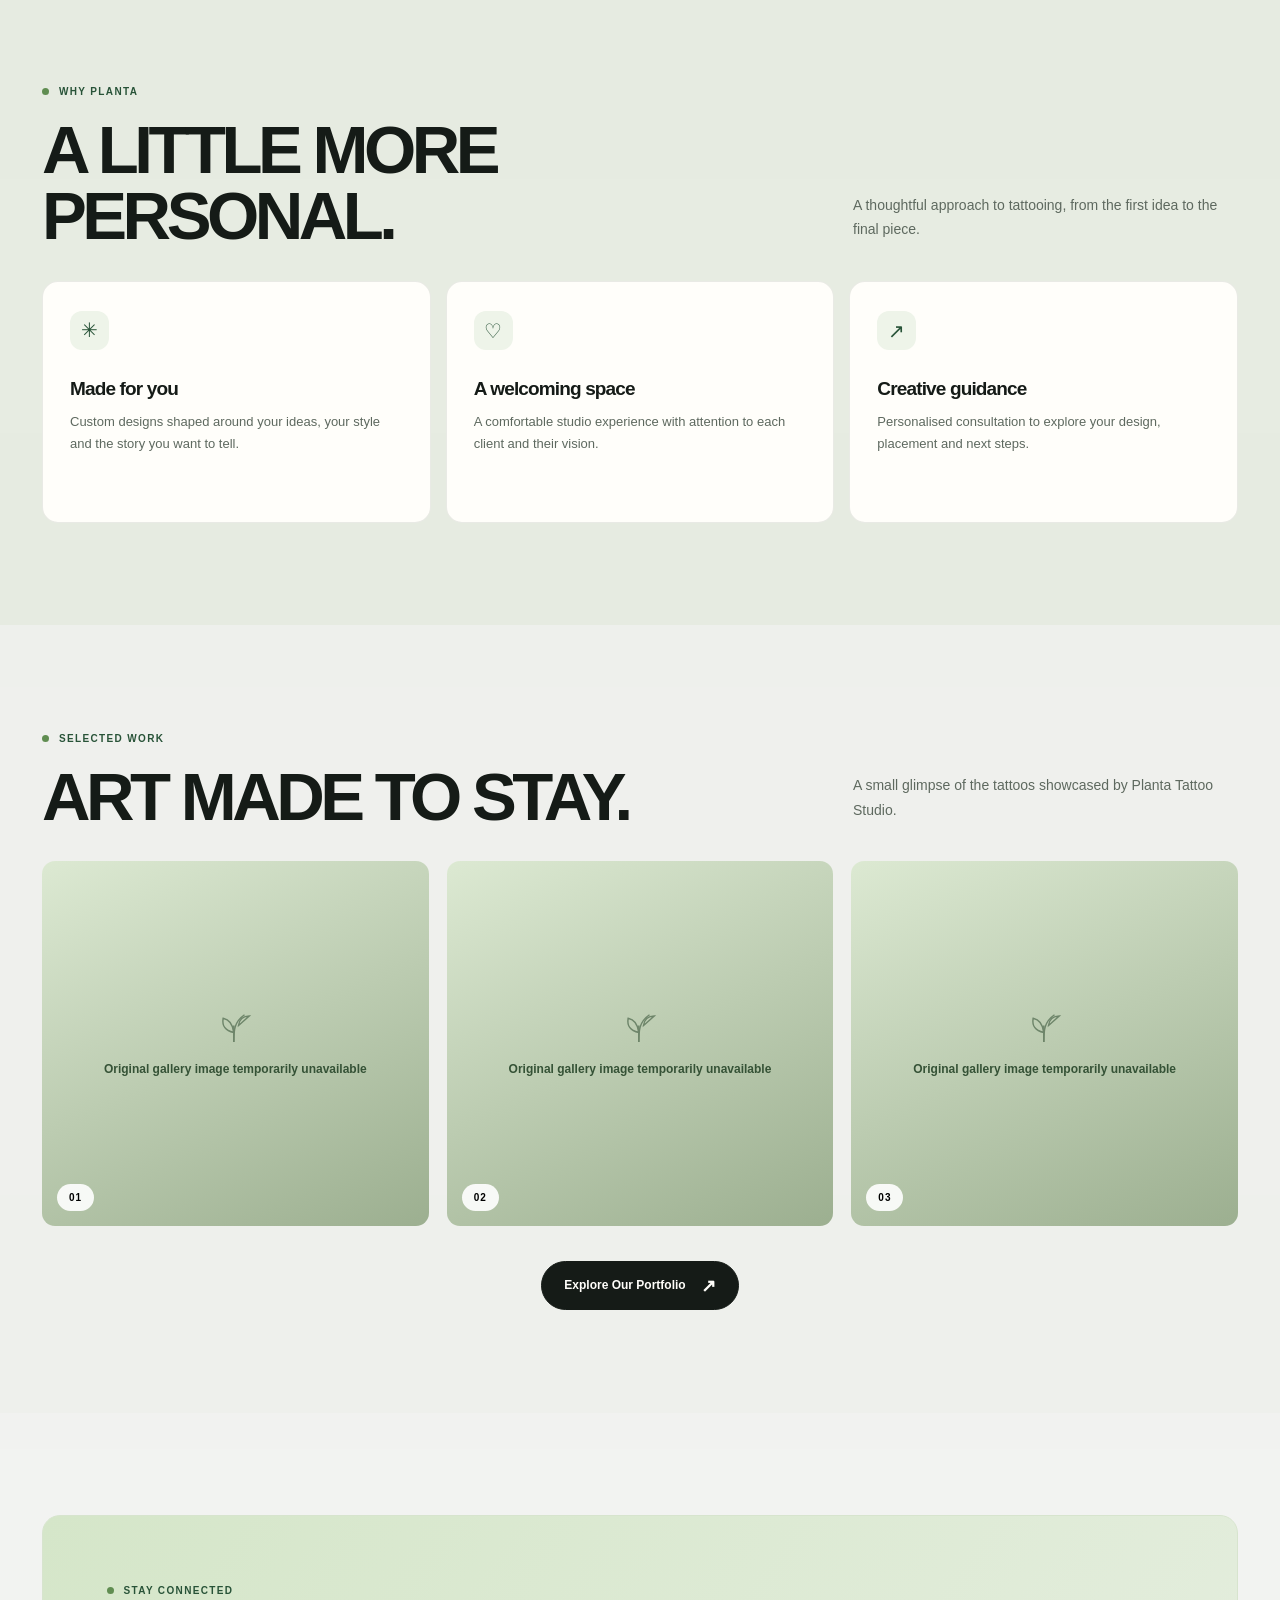
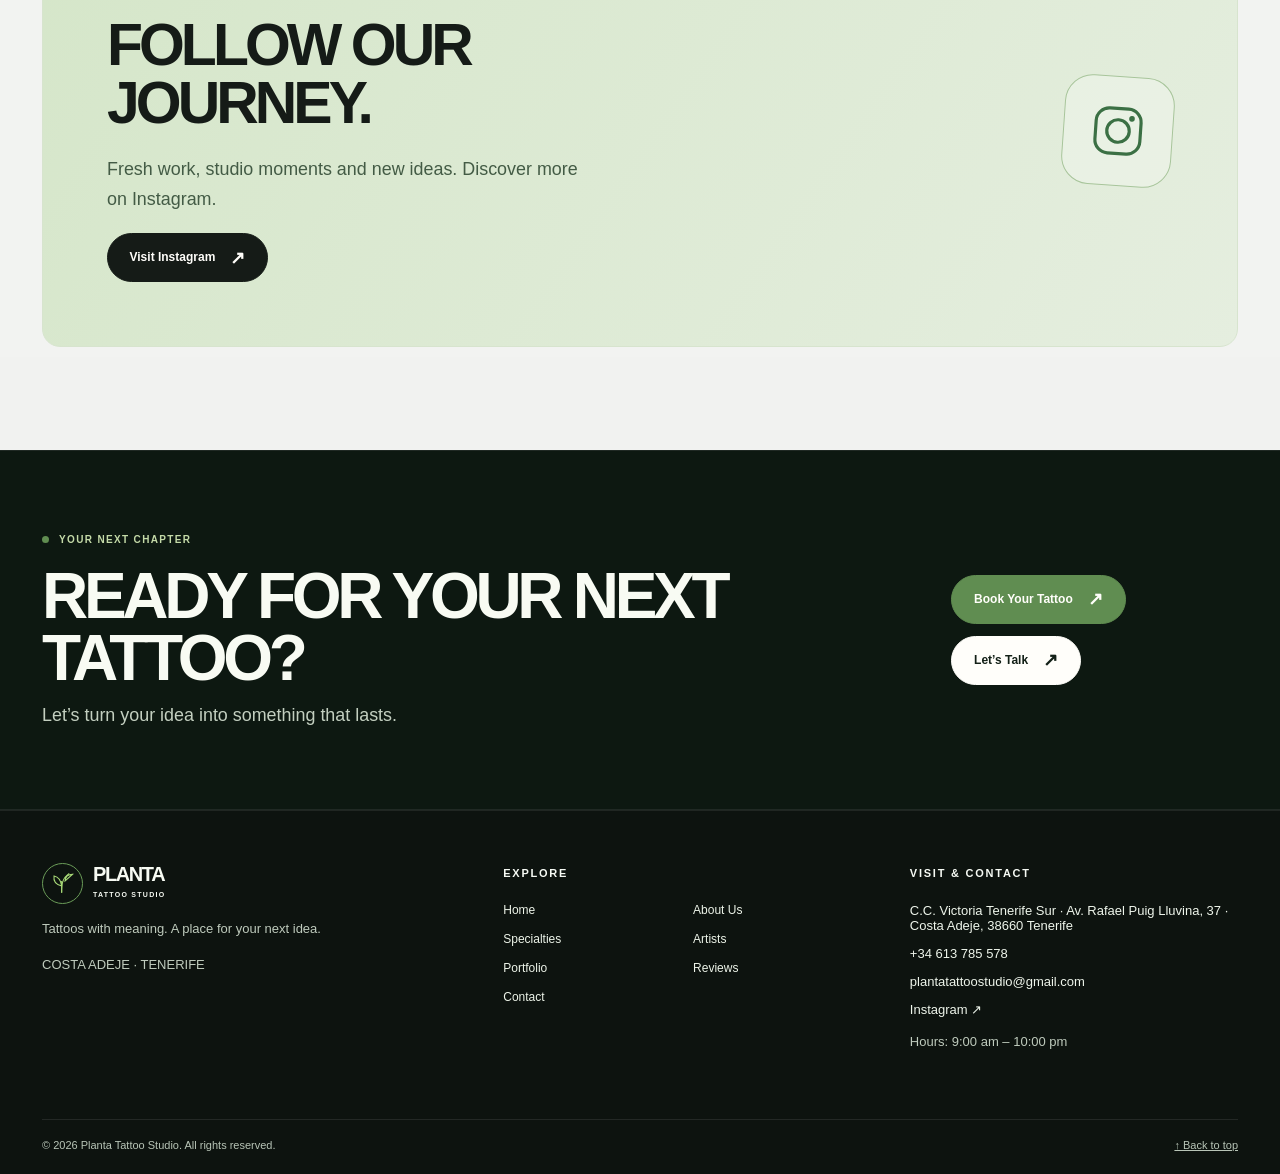
==== commit 3f486784: "." ====
--- a/index.html
+++ b/index.html
@@ -1,2 +1,2 @@
 <!doctype html>
-<html lang="en"><head><meta charset="UTF-8"><meta name="viewport" content="width=device-width,initial-scale=1"><meta name="theme-color" content="#111b14"><meta name="description" content="Welcome to Planta Tattoo Studio in Costa Adeje, Tenerife. Custom tattoo art, a warm atmosphere and a creative approach."><title>Home | Planta Tattoo Studio</title><meta property="og:title" content="Home | Planta Tattoo Studio"><meta property="og:description" content="Welcome to Planta Tattoo Studio in Costa Adeje, Tenerife. Custom tattoo art, a warm atmosphere and a creative approach."><link rel="preconnect" href="https://static.wixstatic.com"><link rel="stylesheet" href="assets/styles.css"><link rel="stylesheet" href="assets/video-background.css?v=motion-3"><link rel="stylesheet" href="assets/clean-refinement.css?v=motion-3"><link rel="stylesheet" href="assets/plant-effects.css?v=botanical-1"><link rel="stylesheet" href="assets/subpage-themes.css?v=themes-1"><script defer src="assets/app.js?v=motion-4"></script><script defer src="assets/plant-effects.js?v=botanical-1"></script></head><body data-page="home"><a class="skip-link" href="#main">Skip to content</a><div id="app"></div><noscript><main style="padding:2rem;font:16px Arial"><h1>Planta Tattoo Studio</h1><p>For bookings, email <a href="mailto:plantatattoostudio@gmail.com">plantatattoostudio@gmail.com</a> or call <a href="tel:+34613785578">+34 613 785 578</a>.</p></main></noscript></body></html>
+<html lang="en"><head><meta charset="UTF-8"><meta name="viewport" content="width=device-width,initial-scale=1"><meta name="theme-color" content="#111b14"><meta name="description" content="Welcome to Planta Tattoo Studio in Costa Adeje, Tenerife. Custom tattoo art, a warm atmosphere and a creative approach."><title>Home | Planta Tattoo Studio</title><meta property="og:title" content="Home | Planta Tattoo Studio"><meta property="og:description" content="Welcome to Planta Tattoo Studio in Costa Adeje, Tenerife. Custom tattoo art, a warm atmosphere and a creative approach."><link rel="preconnect" href="https://static.wixstatic.com"><link rel="stylesheet" href="assets/styles.css"><link rel="stylesheet" href="assets/video-background.css?v=motion-3"><link rel="stylesheet" href="assets/clean-refinement.css?v=shape-1"><link rel="stylesheet" href="assets/plant-effects.css?v=botanical-1"><link rel="stylesheet" href="assets/subpage-themes.css?v=themes-1"><script defer src="assets/app.js?v=motion-4"></script><script defer src="assets/plant-effects.js?v=botanical-1"></script></head><body data-page="home"><a class="skip-link" href="#main">Skip to content</a><div id="app"></div><noscript><main style="padding:2rem;font:16px Arial"><h1>Planta Tattoo Studio</h1><p>For bookings, email <a href="mailto:plantatattoostudio@gmail.com">plantatattoostudio@gmail.com</a> or call <a href="tel:+34613785578">+34 613 785 578</a>.</p></main></noscript></body></html>
--- a/assets/clean-refinement.css
+++ b/assets/clean-refinement.css
@@ -89,7 +89,7 @@
 .intro {line-height:1.72}
 .about-sample {gap:min(8vw,100px)}
 .about-sample-copy p {line-height:1.8}
-.feature-art {height:485px;border-radius:210px 210px 18px 18px;box-shadow:none;outline-color:#e2e9dc}
+.feature-art {height:auto;aspect-ratio:1/1;border-radius:8px;box-shadow:none;outline-color:#e2e9dc}
 .feature-art::after {width:67px;height:67px;font-size:27px;background:#acd975}
 .feature-card,.specialty-card,.artist-card,.review-card,.mini-value {
   background:#fffefa;
@@ -173,7 +173,7 @@
 @media(max-width:820px) {
   .hero-frame {min-height:585px;padding:88px 24px}
   .hero h1 {font-size:clamp(58px,10vw,86px)}
-  .feature-art {height:410px}
+  .feature-art {height:auto}
   .section {padding:72px 0}
   .insta-symbol {opacity:.23}
   .page-banner {min-height:0}
@@ -191,7 +191,7 @@
   .section-title {font-size:clamp(40px,11.5vw,58px)}
   .feature-card {min-height:0}
   .portfolio-preview .photo-shell:nth-child(2) {margin-top:12px}
-  .feature-art {height:370px}
+  .feature-art {height:auto}
   .instagram-spot {padding:30px 25px}
   .instagram-spot .display {font-size:clamp(38px,10vw,52px)}
   .page-banner {padding:66px 0 56px}
--- a/assets/subpage-themes.css
+++ b/assets/subpage-themes.css
@@ -85,9 +85,11 @@
 body[data-page="about"] .split {grid-template-columns:1.22fr .78fr;align-items:start}
 body[data-page="about"] .split>div:first-child {padding:45px 0 20px}
 body[data-page="about"] .story-feature {
-  min-height:540px;
+  height:auto;
+  min-height:0;
+  aspect-ratio:1/1;
   border:0;
-  border-radius:240px 240px 24px 24px;
+  border-radius:8px;
   background:linear-gradient(165deg,#9fbd90,#3e714d);
   box-shadow:22px 24px 0 #d8c9b4;
 }
@@ -345,7 +347,7 @@
   body[data-page="reviews"] .page-banner::before {font-size:360px;right:-8%}
   body[data-page="contact"] .page-banner::after {font-size:110px;right:8%;top:13%}
   body[data-page="about"] .split {grid-template-columns:1fr}
-  body[data-page="about"] .story-feature {min-height:390px;box-shadow:12px 14px 0 #d8c9b4}
+  body[data-page="about"] .story-feature {min-height:0;box-shadow:12px 14px 0 #d8c9b4}
   body[data-page="about"] .values-grid {grid-template-columns:1fr}
   body[data-page="about"] .mini-value {border-right:0;border-bottom:1px solid #9daf95}
   body[data-page="specialties"] .specialty-grid {grid-template-columns:1fr}
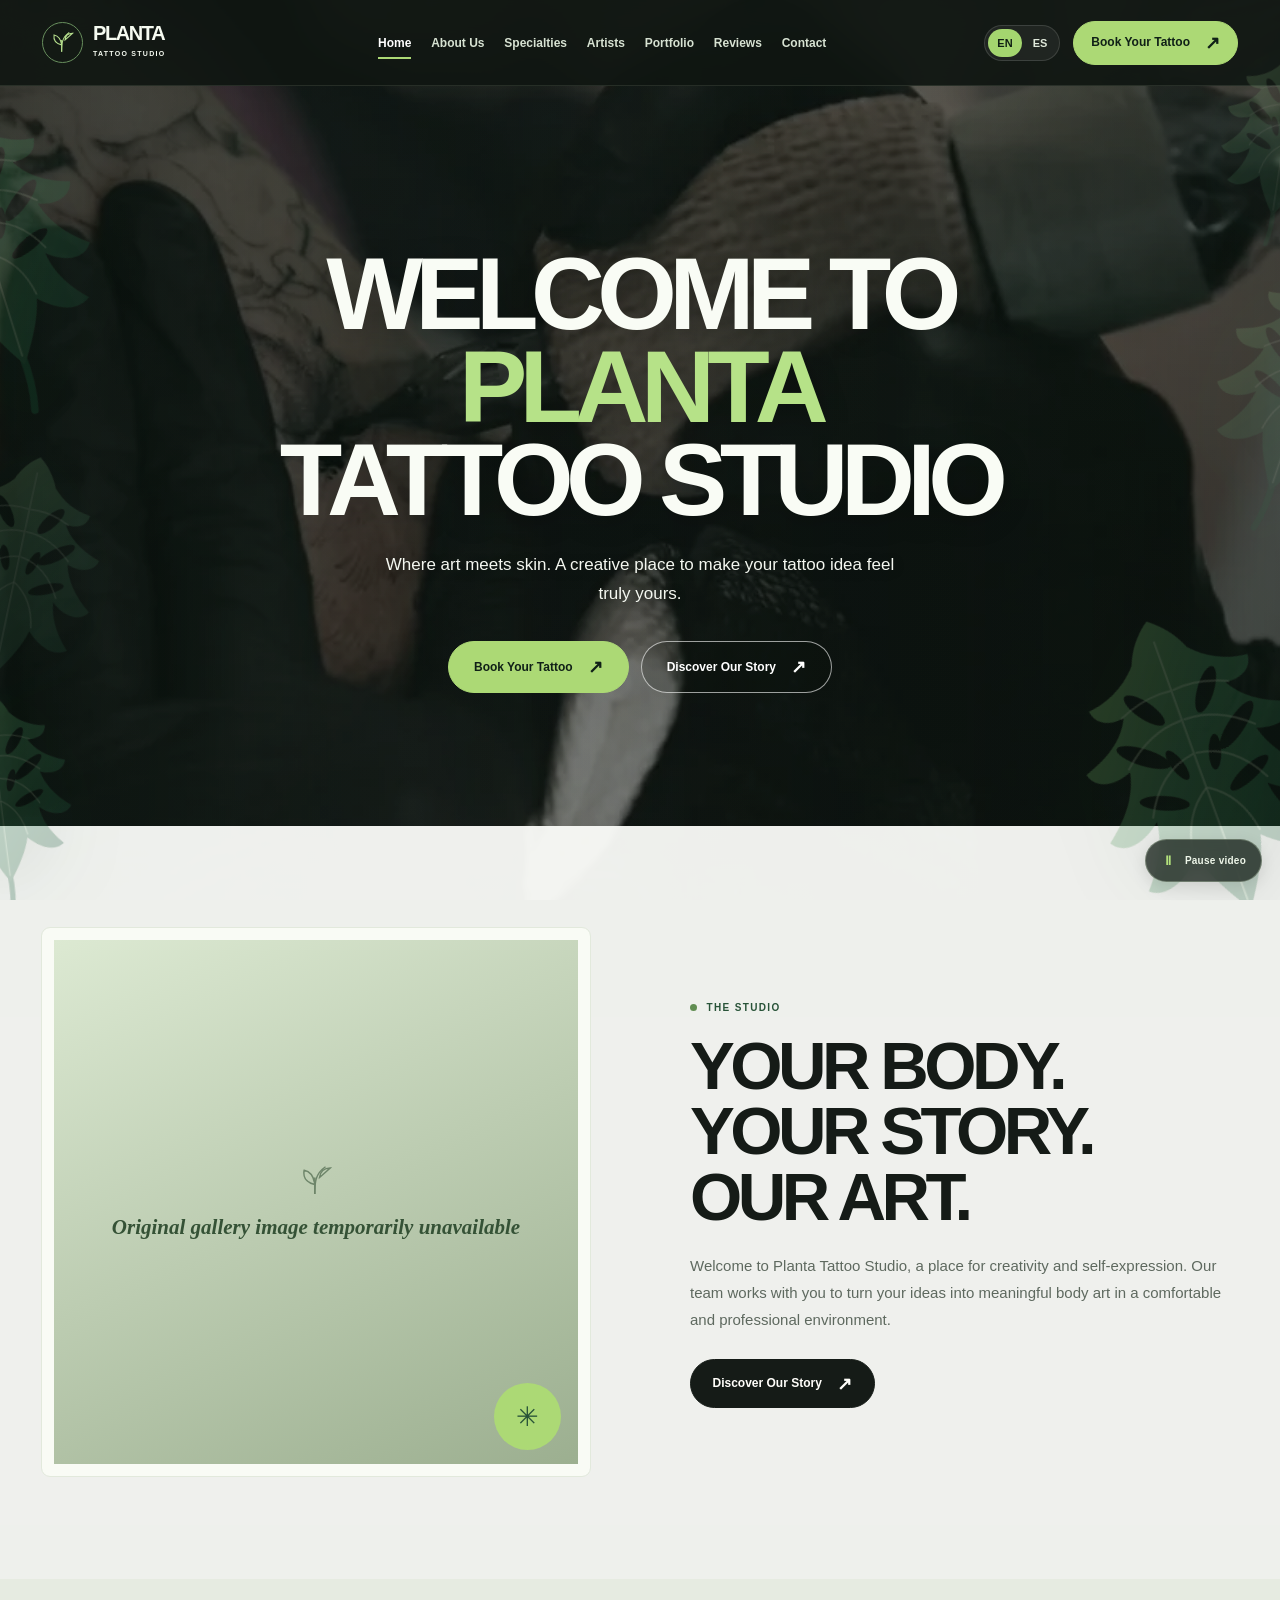
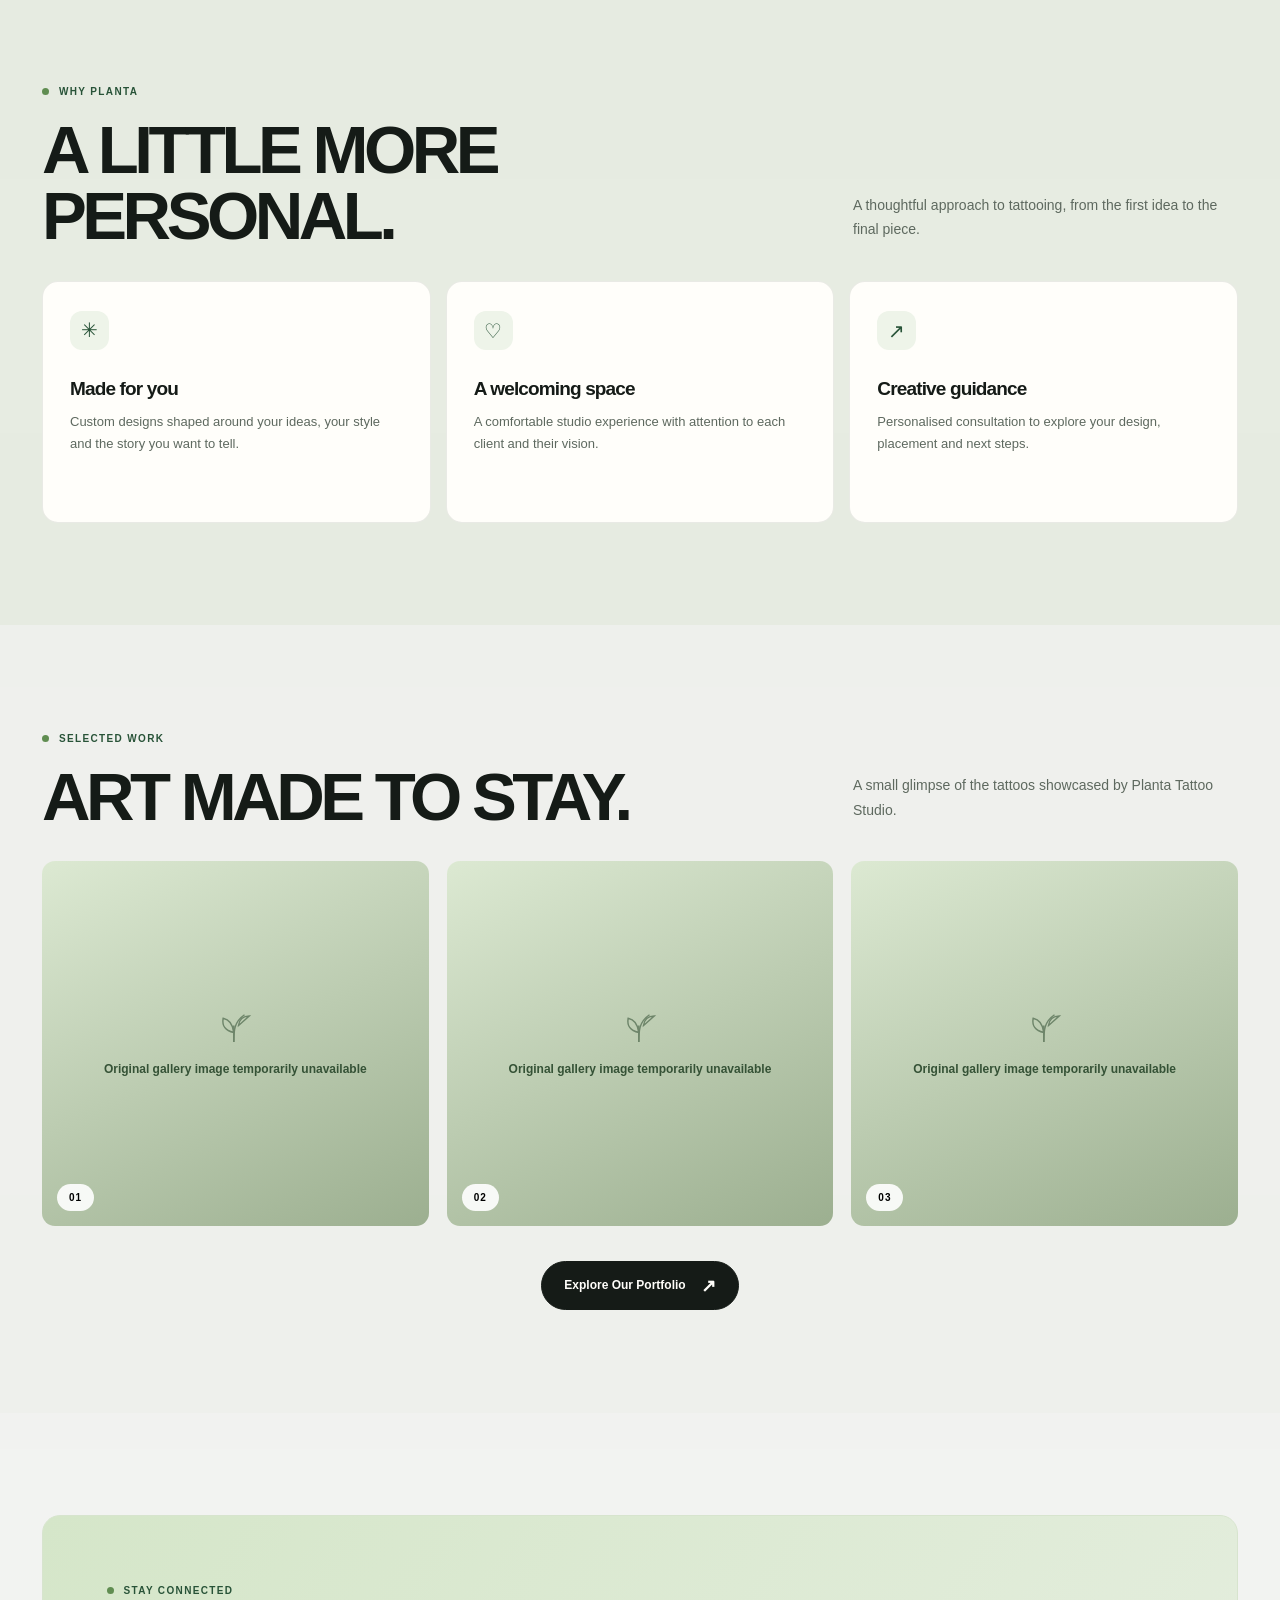
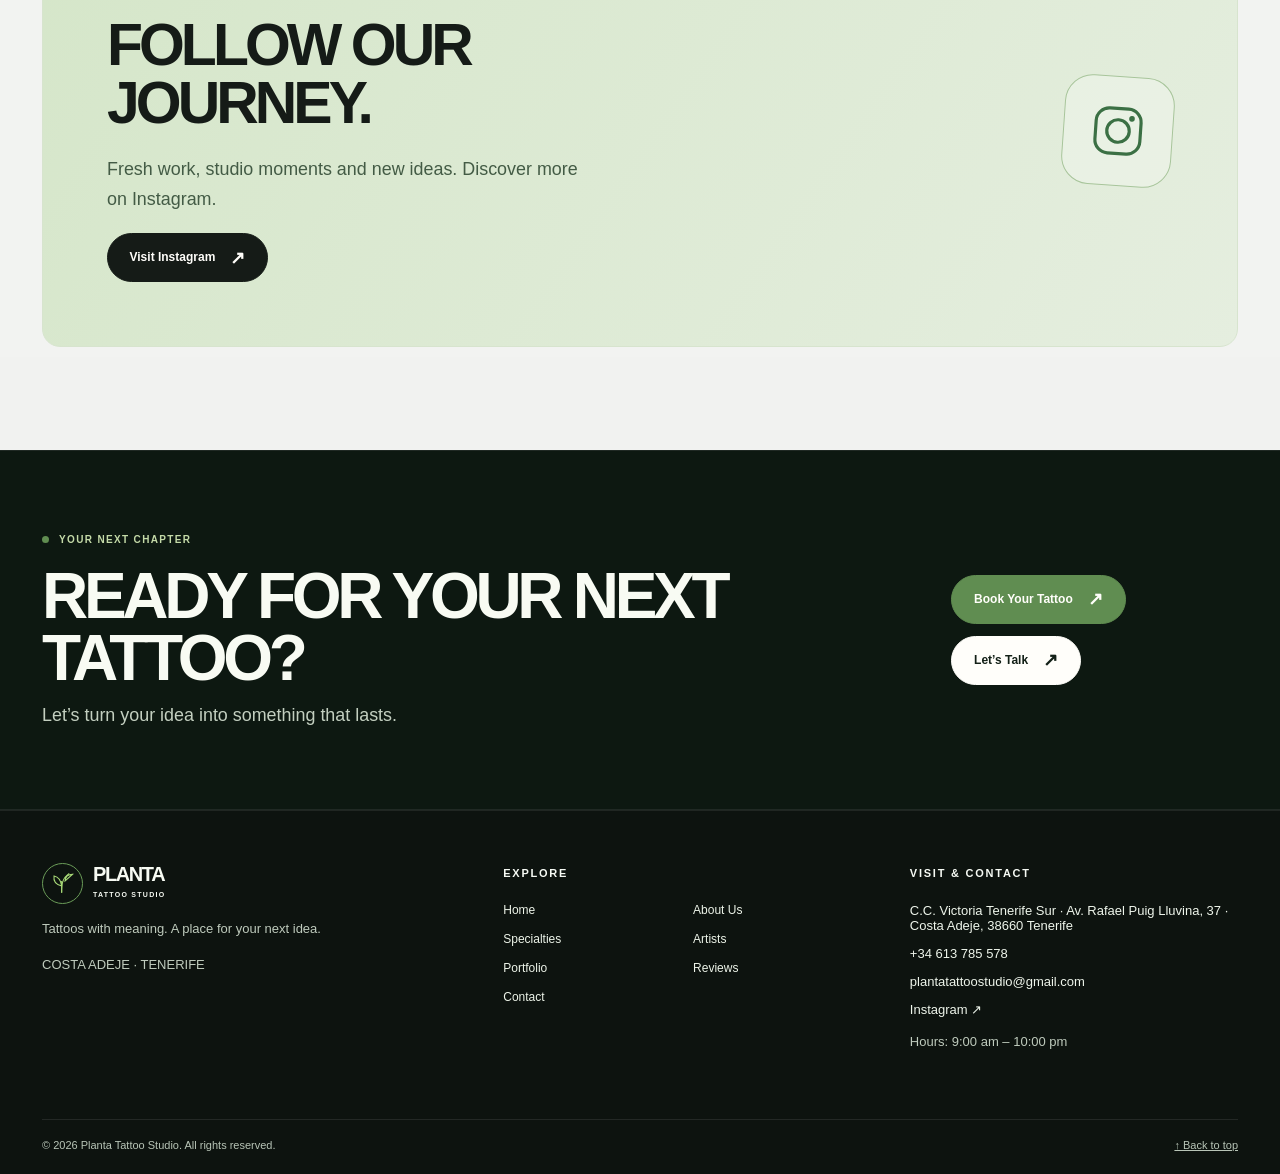
==== commit a045843e: "." ====
--- a/index.html
+++ b/index.html
@@ -1,2 +1,2 @@
 <!doctype html>
-<html lang="en"><head><meta charset="UTF-8"><meta name="viewport" content="width=device-width,initial-scale=1"><meta name="theme-color" content="#111b14"><meta name="description" content="Welcome to Planta Tattoo Studio in Costa Adeje, Tenerife. Custom tattoo art, a warm atmosphere and a creative approach."><title>Home | Planta Tattoo Studio</title><meta property="og:title" content="Home | Planta Tattoo Studio"><meta property="og:description" content="Welcome to Planta Tattoo Studio in Costa Adeje, Tenerife. Custom tattoo art, a warm atmosphere and a creative approach."><link rel="preconnect" href="https://static.wixstatic.com"><link rel="stylesheet" href="assets/styles.css"><link rel="stylesheet" href="assets/video-background.css?v=motion-3"><link rel="stylesheet" href="assets/clean-refinement.css?v=shape-1"><link rel="stylesheet" href="assets/plant-effects.css?v=botanical-1"><link rel="stylesheet" href="assets/subpage-themes.css?v=themes-1"><script defer src="assets/app.js?v=motion-4"></script><script defer src="assets/plant-effects.js?v=botanical-1"></script></head><body data-page="home"><a class="skip-link" href="#main">Skip to content</a><div id="app"></div><noscript><main style="padding:2rem;font:16px Arial"><h1>Planta Tattoo Studio</h1><p>For bookings, email <a href="mailto:plantatattoostudio@gmail.com">plantatattoostudio@gmail.com</a> or call <a href="tel:+34613785578">+34 613 785 578</a>.</p></main></noscript></body></html>
+<html lang="en"><head><meta charset="UTF-8"><meta name="viewport" content="width=device-width,initial-scale=1"><meta name="theme-color" content="#111b14"><meta name="description" content="Welcome to Planta Tattoo Studio in Costa Adeje, Tenerife. Custom tattoo art, a warm atmosphere and a creative approach."><title>Home | Planta Tattoo Studio</title><meta property="og:title" content="Home | Planta Tattoo Studio"><meta property="og:description" content="Welcome to Planta Tattoo Studio in Costa Adeje, Tenerife. Custom tattoo art, a warm atmosphere and a creative approach."><link rel="preconnect" href="https://static.wixstatic.com"><link rel="stylesheet" href="assets/styles.css"><link rel="stylesheet" href="assets/video-background.css?v=motion-3"><link rel="stylesheet" href="assets/clean-refinement.css?v=shape-3"><link rel="stylesheet" href="assets/plant-effects.css?v=botanical-1"><link rel="stylesheet" href="assets/subpage-themes.css?v=themes-1"><script defer src="assets/app.js?v=shape-3"></script><script defer src="assets/plant-effects.js?v=botanical-1"></script></head><body data-page="home"><a class="skip-link" href="#main">Skip to content</a><div id="app"></div><noscript><main style="padding:2rem;font:16px Arial"><h1>Planta Tattoo Studio</h1><p>For bookings, email <a href="mailto:plantatattoostudio@gmail.com">plantatattoostudio@gmail.com</a> or call <a href="tel:+34613785578">+34 613 785 578</a>.</p></main></noscript></body></html>
--- a/assets/clean-refinement.css
+++ b/assets/clean-refinement.css
@@ -90,6 +90,8 @@
 .about-sample {gap:min(8vw,100px)}
 .about-sample-copy p {line-height:1.8}
 .feature-art {height:auto;aspect-ratio:1/1;border-radius:8px;box-shadow:none;outline-color:#e2e9dc}
+.feature-art-media {position:absolute;inset:0;overflow:hidden;border-radius:8px}
+.feature-art img,.story-feature img {border-radius:8px}
 .feature-art::after {width:67px;height:67px;font-size:27px;background:#acd975}
 .feature-card,.specialty-card,.artist-card,.review-card,.mini-value {
   background:#fffefa;
